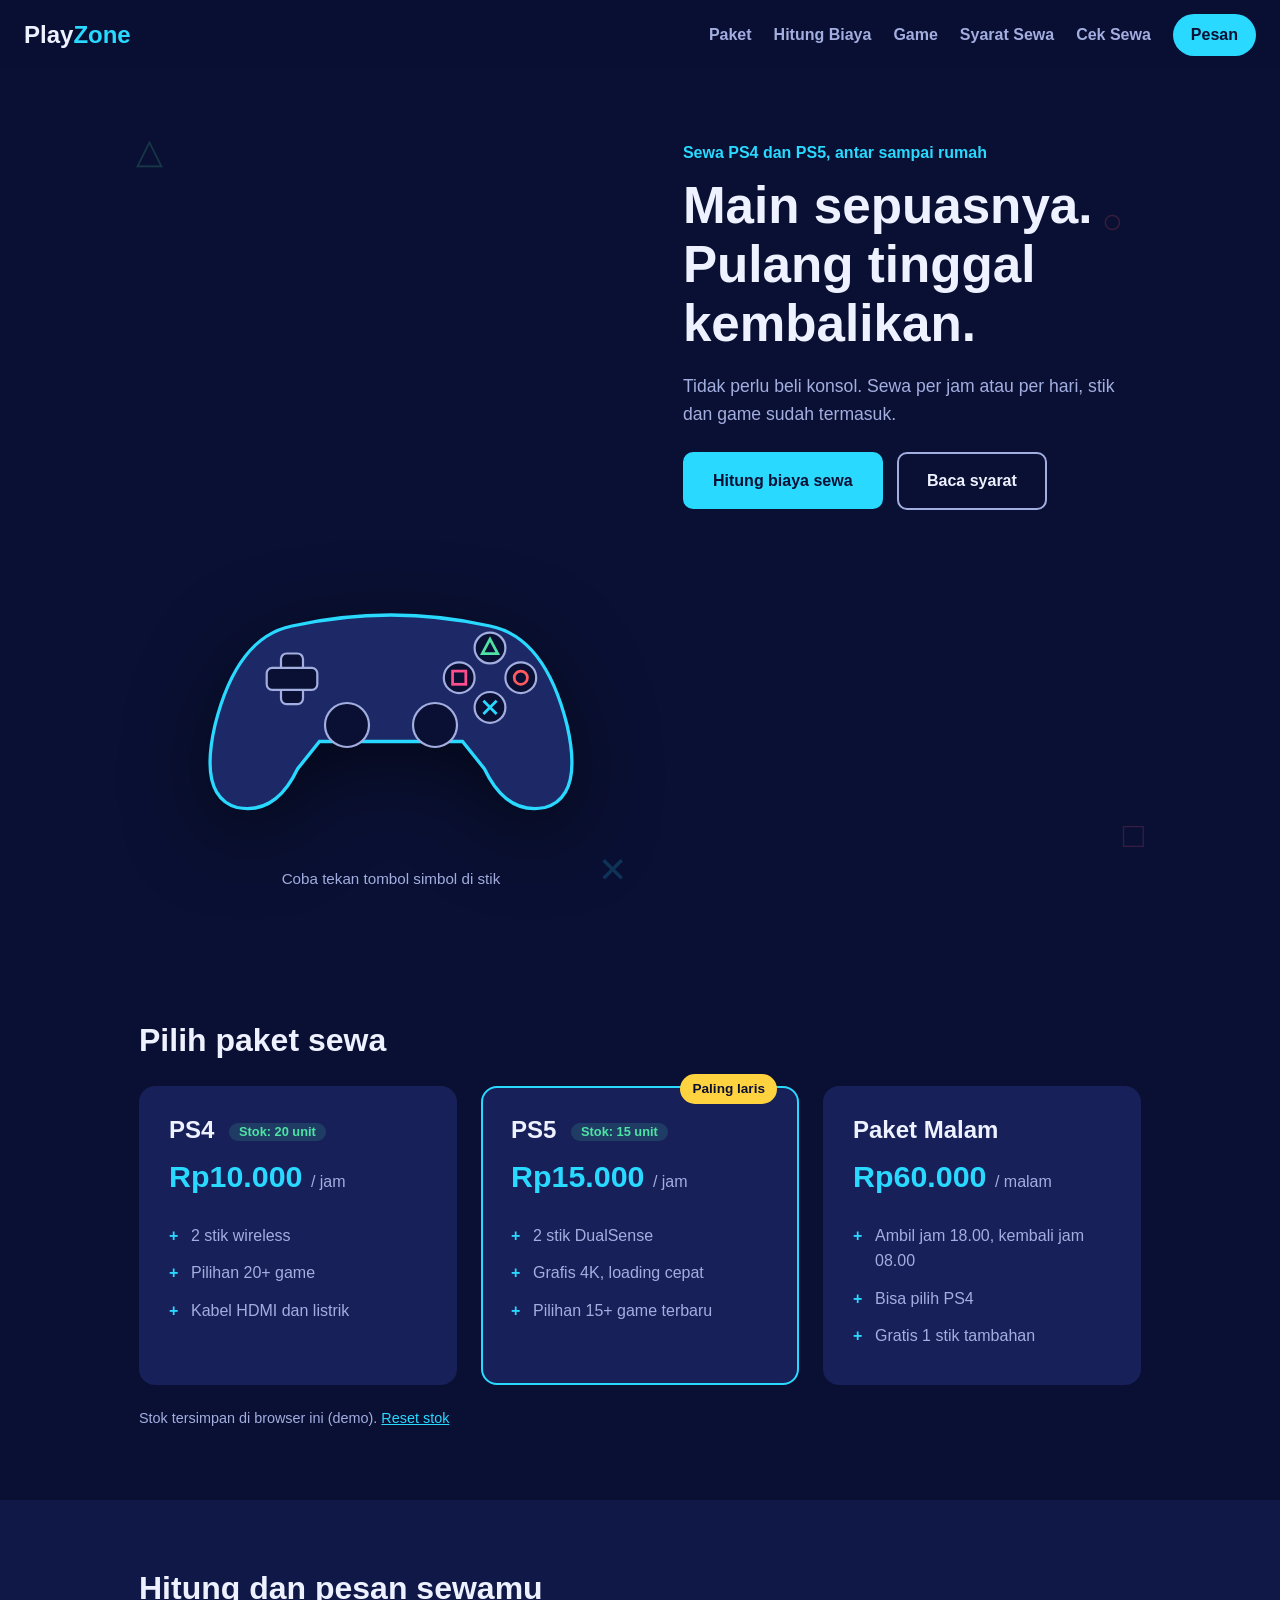
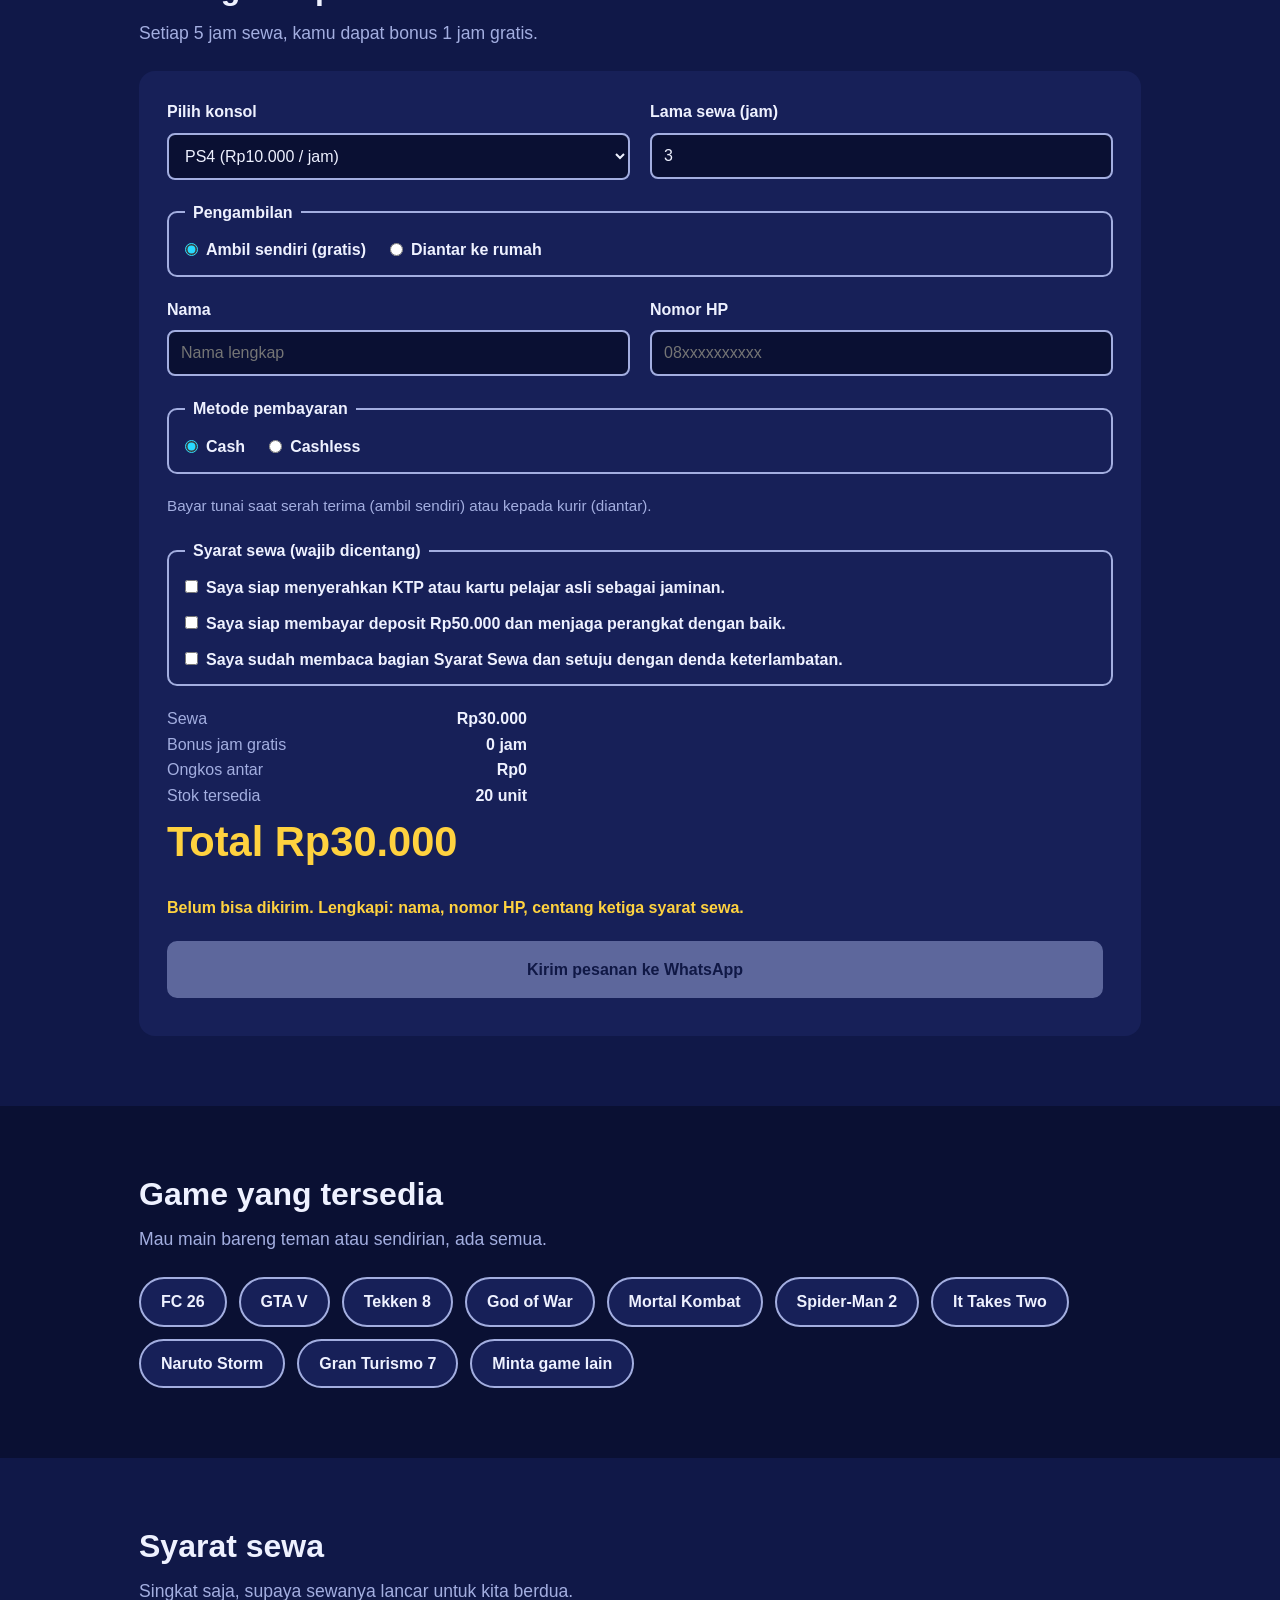
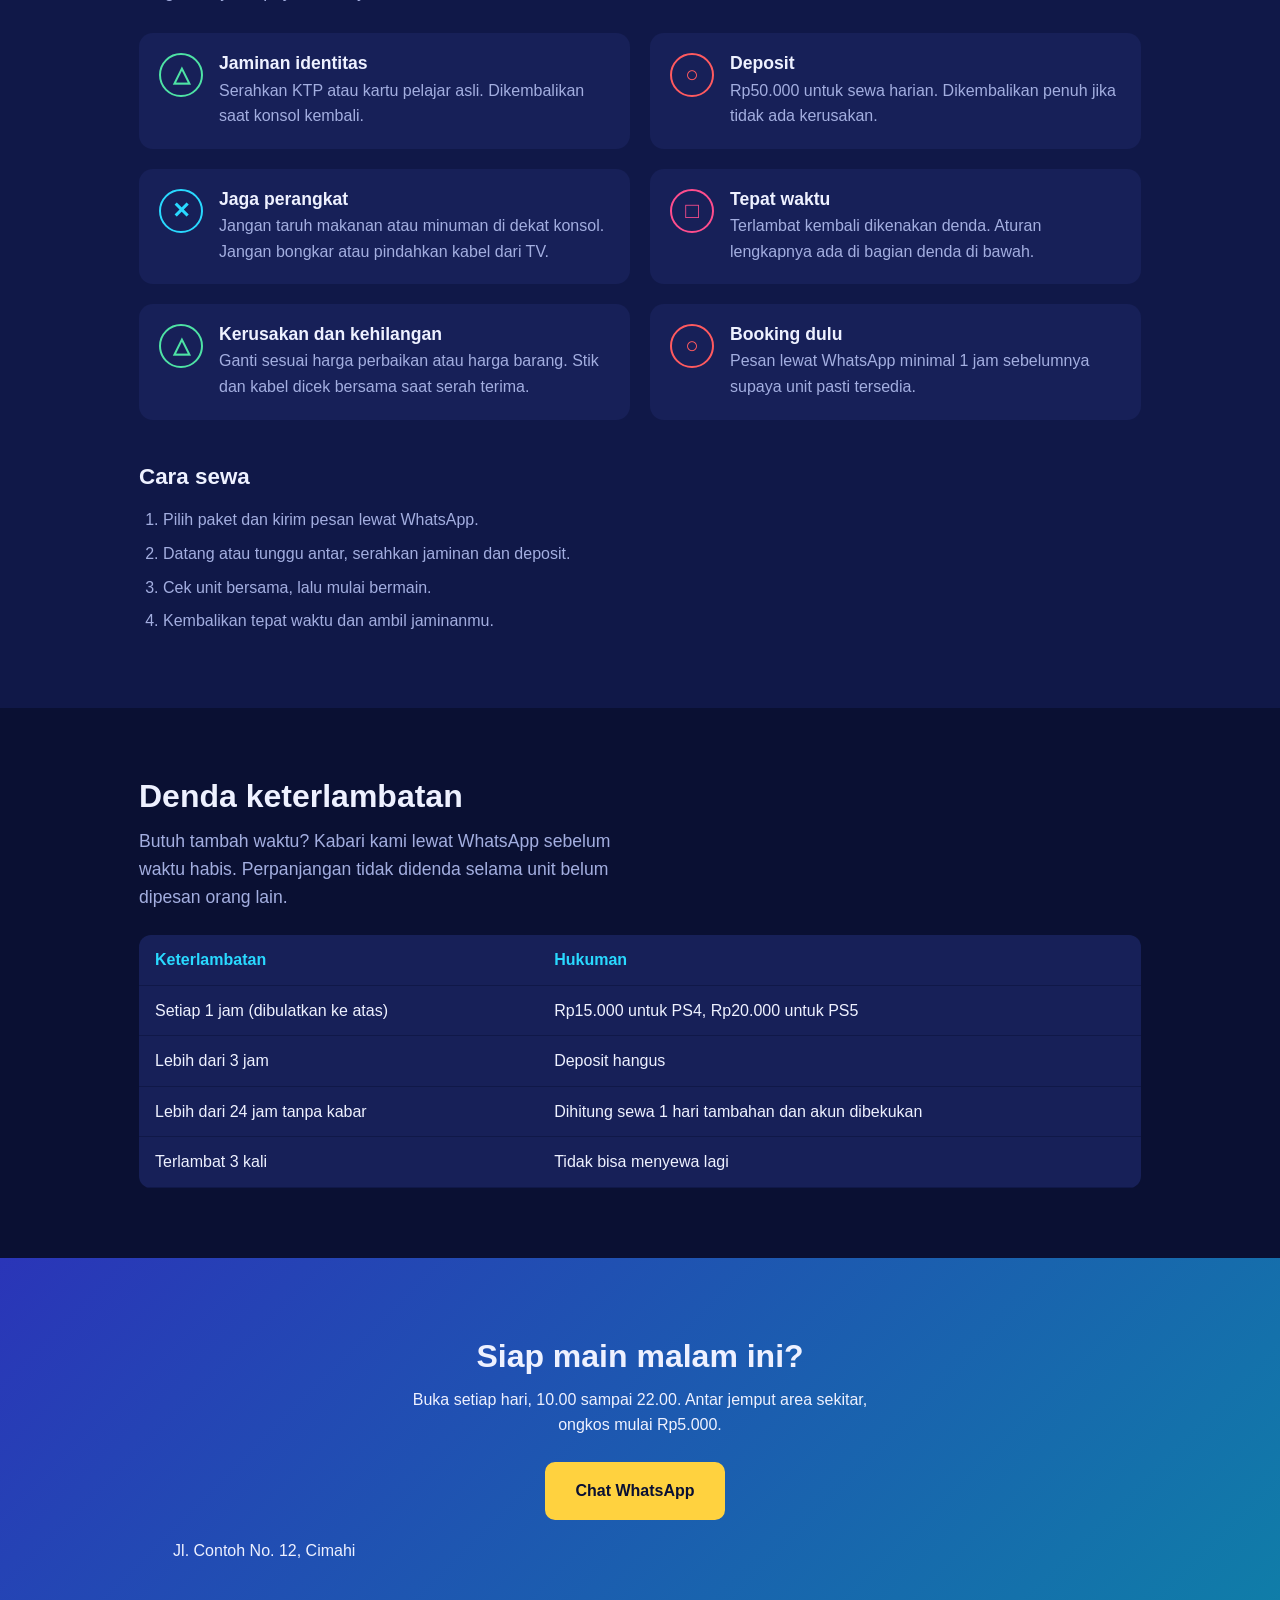
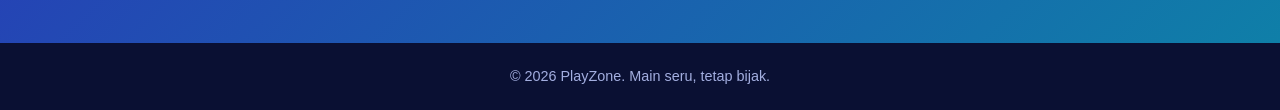
==== index.html @ d7115a60 "Add files via upload" ====
<!DOCTYPE html>
<html lang="id">
<head>
<meta charset="UTF-8">
<meta name="viewport" content="width=device-width, initial-scale=1">
<title>PlayZone - Sewa PS Harian dan Per Jam</title>
<link rel="stylesheet" href="sewaps.css">
</head>
<body>

<header class="nav">
  <a class="logo" href="#atas">Play<span>Zone</span></a>
  <button class="menu-btn" id="menuBtn" aria-label="Buka menu">&#9776;</button>
  <nav id="menu">
    <a href="#paket">Paket</a>
    <a href="#hitung">Hitung Biaya</a>
    <a href="#game">Game</a>
    <a href="#syarat">Syarat Sewa</a>
    <a href="penyewa.html">Cek Sewa</a>
    <a href="#kontak" class="nav-cta">Pesan</a>
  </nav>
</header>

<main id="atas">

  <section class="hero">
    <div class="melayang" aria-hidden="true"><span>&#9651;</span><span>&#9675;</span><span>&#10005;</span><span>&#9633;</span></div>
    <div class="hero-text">
      <p class="kecil">Sewa PS4 dan PS5, antar sampai rumah</p>
      <h1>Main sepuasnya. Pulang tinggal kembalikan.</h1>
      <p class="lead">Tidak perlu beli konsol. Sewa per jam atau per hari, stik dan game sudah termasuk.</p>
      <a class="btn" href="#hitung">Hitung biaya sewa</a>
      <a class="btn btn-garis" href="#syarat">Baca syarat</a>
    </div>

    <div class="hero-gambar">
      <svg viewBox="0 0 400 260" role="img" aria-label="Stik PlayStation. Tekan tombol simbolnya untuk mengganti warna tema.">
        <path class="badan" d="M110 60 Q200 40 290 60 Q340 70 360 150 Q375 215 340 225 Q305 232 285 190 L265 165 L135 165 L115 190 Q95 232 60 225 Q25 215 40 150 Q60 70 110 60Z"/>
        <rect class="dpad" x="100" y="85" width="20" height="46" rx="5"/>
        <rect class="dpad" x="87" y="98" width="46" height="20" rx="5"/>
        <circle class="stik" cx="160" cy="150" r="20"/>
        <circle class="stik" cx="240" cy="150" r="20"/>
        <g class="tombol-simbol" tabindex="0" role="button" aria-label="Tema hijau" data-warna="#4ee3a5" data-nama="Segitiga">
          <circle cx="290" cy="80" r="14"/>
          <path d="M290 72 L297 85 L283 85Z" fill="none" stroke="#4ee3a5" stroke-width="2.5"/>
        </g>
        <g class="tombol-simbol" tabindex="0" role="button" aria-label="Tema merah" data-warna="#ff5a5f" data-nama="Lingkaran">
          <circle cx="318" cy="107" r="14"/>
          <circle cx="318" cy="107" r="6" fill="none" stroke="#ff5a5f" stroke-width="2.5"/>
        </g>
        <g class="tombol-simbol" tabindex="0" role="button" aria-label="Tema biru" data-warna="#29d9ff" data-nama="Silang">
          <circle cx="290" cy="134" r="14"/>
          <path d="M284 128 L296 140 M296 128 L284 140" stroke="#29d9ff" stroke-width="2.5"/>
        </g>
        <g class="tombol-simbol" tabindex="0" role="button" aria-label="Tema pink" data-warna="#ff4d8d" data-nama="Kotak">
          <circle cx="262" cy="107" r="14"/>
          <rect x="256" y="101" width="12" height="12" fill="none" stroke="#ff4d8d" stroke-width="2.5"/>
        </g>
      </svg>
      <p class="petunjuk" id="petunjuk">Coba tekan tombol simbol di stik</p>
    </div>
  </section>

  <section id="paket" class="bagian">
    <h2>Pilih paket sewa</h2>
    <div class="kartu-grid">
      <article class="kartu">
        <h3>PS4 <span class="stok" data-stok="ps4">Stok: 20 unit</span></h3>
        <p class="harga">Rp10.000 <small>/ jam</small></p>
        <ul>
          <li>2 stik wireless</li>
          <li>Pilihan 20+ game</li>
          <li>Kabel HDMI dan listrik</li>
        </ul>
      </article>
      <article class="kartu kartu-utama">
        <span class="label">Paling laris</span>
        <h3>PS5 <span class="stok" data-stok="ps5">Stok: 15 unit</span></h3>
        <p class="harga">Rp15.000 <small>/ jam</small></p>
        <ul>
          <li>2 stik DualSense</li>
          <li>Grafis 4K, loading cepat</li>
          <li>Pilihan 15+ game terbaru</li>
        </ul>
      </article>
      <article class="kartu">
        <h3>Paket Malam</h3>
        <p class="harga">Rp60.000 <small>/ malam</small></p>
        <ul>
          <li>Ambil jam 18.00, kembali jam 08.00</li>
          <li>Bisa pilih PS4</li>
          <li>Gratis 1 stik tambahan</li>
        </ul>
      </article>
    </div>
    <p class="catatan-stok">Stok tersimpan di browser ini (demo). <button type="button" id="resetStok">Reset stok</button></p>
  </section>

  <section id="hitung" class="bagian bagian-terang">
    <h2>Hitung dan pesan sewamu</h2>
    <p class="lead">Setiap 5 jam sewa, kamu dapat bonus 1 jam gratis.</p>
    <div class="kalkulator">
      <label>Pilih konsol
        <select id="unit">
          <option value="10000" data-unit="ps4">PS4 (Rp10.000 / jam)</option>
          <option value="15000" data-unit="ps5">PS5 (Rp15.000 / jam)</option>
        </select>
      </label>
      <label>Lama sewa (jam)
        <input type="number" id="jam" min="1" max="24" value="3">
      </label>
      <fieldset class="pilihan">
        <legend>Pengambilan</legend>
        <label class="radio"><input type="radio" name="ambil" value="sendiri" checked> Ambil sendiri (gratis)</label>
        <label class="radio"><input type="radio" name="ambil" value="antar"> Diantar ke rumah</label>
      </fieldset>
      <label id="areaWrap" hidden>Jarak antar
        <select id="area">
          <option value="5000">Dekat, sampai 2 km (Rp5.000)</option>
          <option value="10000">Sedang, 2 sampai 5 km (Rp10.000)</option>
          <option value="15000">Jauh, 5 sampai 8 km (Rp15.000)</option>
        </select>
      </label>
      <label id="alamatWrap" hidden>Alamat antar
        <input type="text" id="alamat" placeholder="Jalan, nomor rumah, patokan">
      </label>
      <label>Nama
        <input type="text" id="nama" autocomplete="name" placeholder="Nama lengkap">
      </label>
      <label>Nomor HP
        <input type="tel" id="hp" autocomplete="tel" placeholder="08xxxxxxxxxx">
      </label>
      <fieldset class="pilihan">
        <legend>Metode pembayaran</legend>
        <label class="radio"><input type="radio" name="bayar" value="cash" checked> Cash</label>
        <label class="radio"><input type="radio" name="bayar" value="cashless"> Cashless</label>
      </fieldset>
      <label id="metodeWrap" hidden>Pilih cashless
        <select id="metode">
          <option>QRIS</option>
          <option>Transfer bank</option>
          <option>E-wallet (DANA, OVO, GoPay)</option>
        </select>
      </label>
      <p class="info-bayar" id="infoBayar"></p>
      <fieldset class="pilihan tumpuk">
        <legend>Syarat sewa (wajib dicentang)</legend>
        <label class="radio cek"><input type="checkbox" class="syarat-cek"> Saya siap menyerahkan KTP atau kartu pelajar asli sebagai jaminan.</label>
        <label class="radio cek"><input type="checkbox" class="syarat-cek"> Saya siap membayar deposit Rp50.000 dan menjaga perangkat dengan baik.</label>
        <label class="radio cek"><input type="checkbox" class="syarat-cek"> Saya sudah membaca bagian Syarat Sewa dan setuju dengan denda keterlambatan.</label>
      </fieldset>
      <div class="hasil rincian">
        <p><span>Sewa</span> <strong id="rSewa">Rp30.000</strong></p>
        <p><span>Bonus jam gratis</span> <strong id="bonus">0 jam</strong></p>
        <p><span>Ongkos antar</span> <strong id="rOngkir">Rp0</strong></p>
        <p><span>Stok tersedia</span> <strong id="rStok">3 unit</strong></p>
        <p class="total" id="total">Rp30.000</p>
      </div>
      <p class="catatan-pesan" id="catatanPesan" role="status"></p>
      <button class="btn mati" id="pesanWa" type="button">Kirim pesanan ke WhatsApp</button>
    </div>
  </section>

  <section id="game" class="bagian">
    <h2>Game yang tersedia</h2>
    <p class="lead">Mau main bareng teman atau sendirian, ada semua.</p>
    <div class="chips">
      <span>FC 26</span><span>GTA V</span><span>Tekken 8</span><span>God of War</span>
      <span>Mortal Kombat</span><span>Spider-Man 2</span><span>It Takes Two</span>
      <span>Naruto Storm</span><span>Gran Turismo 7</span><span>Minta game lain</span>
    </div>
  </section>

  <section id="syarat" class="bagian bagian-terang">
    <h2>Syarat sewa</h2>
    <p class="lead">Singkat saja, supaya sewanya lancar untuk kita berdua.</p>
    <div class="syarat-grid">
      <div class="syarat"><b class="sim s1">&#9651;</b><div><h3>Jaminan identitas</h3><p>Serahkan KTP atau kartu pelajar asli. Dikembalikan saat konsol kembali.</p></div></div>
      <div class="syarat"><b class="sim s2">&#9675;</b><div><h3>Deposit</h3><p>Rp50.000 untuk sewa harian. Dikembalikan penuh jika tidak ada kerusakan.</p></div></div>
      <div class="syarat"><b class="sim s3">&#10005;</b><div><h3>Jaga perangkat</h3><p>Jangan taruh makanan atau minuman di dekat konsol. Jangan bongkar atau pindahkan kabel dari TV.</p></div></div>
      <div class="syarat"><b class="sim s4">&#9633;</b><div><h3>Tepat waktu</h3><p>Terlambat kembali dikenakan denda. Aturan lengkapnya ada di bagian denda di bawah.</p></div></div>
      <div class="syarat"><b class="sim s1">&#9651;</b><div><h3>Kerusakan dan kehilangan</h3><p>Ganti sesuai harga perbaikan atau harga barang. Stik dan kabel dicek bersama saat serah terima.</p></div></div>
      <div class="syarat"><b class="sim s2">&#9675;</b><div><h3>Booking dulu</h3><p>Pesan lewat WhatsApp minimal 1 jam sebelumnya supaya unit pasti tersedia.</p></div></div>
    </div>

    <h3 class="sub">Cara sewa</h3>
    <ol class="alur">
      <li>Pilih paket dan kirim pesan lewat WhatsApp.</li>
      <li>Datang atau tunggu antar, serahkan jaminan dan deposit.</li>
      <li>Cek unit bersama, lalu mulai bermain.</li>
      <li>Kembalikan tepat waktu dan ambil jaminanmu.</li>
    </ol>
  </section>

  <section id="denda" class="bagian">
    <h2>Denda keterlambatan</h2>
    <p class="lead">Butuh tambah waktu? Kabari kami lewat WhatsApp sebelum waktu habis. Perpanjangan tidak didenda selama unit belum dipesan orang lain.</p>
    <div class="tabel-wrap">
      <table>
        <tr><th>Keterlambatan</th><th>Hukuman</th></tr>
        <tr><td>Setiap 1 jam (dibulatkan ke atas)</td><td>Rp15.000 untuk PS4, Rp20.000 untuk PS5</td></tr>
        <tr><td>Lebih dari 3 jam</td><td>Deposit hangus</td></tr>
        <tr><td>Lebih dari 24 jam tanpa kabar</td><td>Dihitung sewa 1 hari tambahan dan akun dibekukan</td></tr>
        <tr><td>Terlambat 3 kali</td><td>Tidak bisa menyewa lagi</td></tr>
      </table>
    </div>
  </section>

  <section id="kontak" class="ajakan">
    <h2>Siap main malam ini?</h2>
    <p>Buka setiap hari, 10.00 sampai 22.00. Antar jemput area sekitar, ongkos mulai Rp5.000.</p>
    <a class="btn btn-kuning" href="https://wa.me/628123456789?text=Halo%20PlayZone%2C%20saya%20mau%20sewa%20PS">Chat WhatsApp</a>
    <p class="alamat">Jl. Contoh No. 12, Cimahi</p>
  </section>

</main>

<footer>&copy; 2026 PlayZone. Main seru, tetap bijak.</footer>

<script src="sewaps.js"></script>
</body>
</html>
---- sewaps.css ----
:root {
  --bg: #0a1033;
  --bg2: #101848;
  --panel: #172058;
  --ink: #eef1ff;
  --muted: #a3aee0;
  --aksen: #29d9ff;
  --pink: #ff4d8d;
  --kuning: #ffd23f;
}
* { box-sizing: border-box; margin: 0; padding: 0; }
html { scroll-behavior: smooth; }
body {
  font-family: "Segoe UI", Tahoma, Arial, sans-serif;
  background: var(--bg);
  color: var(--ink);
  line-height: 1.6;
}
a { color: inherit; }
h1, h2, h3 { line-height: 1.15; }
h2 { font-size: 2rem; margin-bottom: 12px; }
.lead { color: var(--muted); font-size: 1.1rem; margin-bottom: 24px; max-width: 52ch; }
.kecil { color: var(--aksen); font-weight: 700; margin-bottom: 12px; }

/* Navigasi */
.nav {
  position: sticky; top: 0; z-index: 10;
  display: flex; justify-content: space-between; align-items: center;
  padding: 14px 24px;
  background: rgba(10, 16, 51, 0.92);
  backdrop-filter: blur(8px);
}
.logo { font-size: 1.5rem; font-weight: 800; text-decoration: none; }
.logo span { color: var(--aksen); }
.nav nav { display: flex; gap: 22px; align-items: center; }
.nav nav a { text-decoration: none; color: var(--muted); font-weight: 600; }
.nav nav a:hover { color: var(--ink); }
.nav-cta { background: var(--aksen); color: var(--bg) !important; padding: 8px 18px; border-radius: 999px; }
.menu-btn { display: none; background: none; border: 0; color: var(--ink); font-size: 1.8rem; cursor: pointer; }

/* Tombol */
.btn {
  display: inline-block; margin: 0 10px 10px 0;
  background: var(--aksen); color: var(--bg);
  padding: 14px 28px; border-radius: 10px;
  font-weight: 800; text-decoration: none;
  border: 2px solid var(--aksen);
  transition: transform 0.15s;
}
.btn:hover { transform: translateY(-3px); }
.btn-garis { background: transparent; color: var(--ink); border-color: var(--muted); }
.btn-kuning { background: var(--kuning); border-color: var(--kuning); }
a:focus-visible, button:focus-visible, input:focus-visible, select:focus-visible, .tombol-simbol:focus-visible {
  outline: 3px solid var(--kuning); outline-offset: 3px;
}

/* Hero */
.hero {
  max-width: 1050px; margin: 0 auto; padding: 70px 24px 60px;
  display: grid; grid-template-columns: 1.1fr 1fr; gap: 40px; align-items: center;
}
.hero h1 { font-size: 3.2rem; margin-bottom: 18px; }
.hero-gambar { text-align: center; }
.hero-gambar svg { width: 100%; max-width: 440px; animation: melayang 5s ease-in-out infinite; filter: drop-shadow(0 20px 40px rgba(0,0,0,0.5)); }
.badan { fill: #1d2866; stroke: var(--aksen); stroke-width: 3; transition: stroke 0.3s; }
.dpad, .stik { fill: #0a1033; stroke: var(--muted); stroke-width: 2; }
.tombol-simbol { cursor: pointer; }
.tombol-simbol circle:first-child { fill: #0a1033; stroke: var(--muted); stroke-width: 2; transition: stroke 0.2s; }
.tombol-simbol:hover circle:first-child { stroke: var(--ink); }
.petunjuk { color: var(--muted); margin-top: 14px; font-size: 0.95rem; }
@keyframes melayang { 50% { transform: translateY(-14px) rotate(-1.5deg); } }

/* Bagian umum */
.bagian { padding: 70px 24px; max-width: 1050px; margin: 0 auto; }
.bagian-terang { max-width: none; background: var(--bg2); }
.bagian-terang > * { max-width: 1002px; margin-left: auto; margin-right: auto; }

/* Paket */
.kartu-grid { display: grid; grid-template-columns: repeat(3, 1fr); gap: 24px; margin-top: 28px; }
.kartu { position: relative; background: var(--panel); border-radius: 16px; padding: 28px; border: 2px solid transparent; }
.kartu-utama { border-color: var(--aksen); }
.label { position: absolute; top: -14px; right: 20px; background: var(--kuning); color: var(--bg); font-weight: 800; font-size: 0.85rem; padding: 4px 12px; border-radius: 999px; }
.kartu h3 { font-size: 1.5rem; }
.harga { font-size: 1.9rem; font-weight: 800; color: var(--aksen); margin: 8px 0 16px; }
.harga small { font-size: 1rem; color: var(--muted); font-weight: 400; }
.kartu ul { list-style: none; }
.kartu li { padding: 6px 0 6px 22px; position: relative; color: var(--muted); }
.kartu li::before { content: "+"; position: absolute; left: 0; color: var(--aksen); font-weight: 800; }

/* Kalkulator */
.kalkulator { display: grid; grid-template-columns: 1fr 1fr; gap: 20px; background: var(--panel); border-radius: 16px; padding: 28px; }
.kalkulator label { display: flex; flex-direction: column; gap: 8px; font-weight: 700; }
.kalkulator select, .kalkulator input {
  padding: 12px; border-radius: 8px; border: 2px solid var(--muted);
  background: var(--bg); color: var(--ink); font-size: 1rem;
}
.hasil, .kalkulator .btn { grid-column: 1 / -1; }
.total { font-size: 2.6rem; font-weight: 800; color: var(--kuning); }

/* Game */
.chips { display: flex; flex-wrap: wrap; gap: 12px; }
.chips span { background: var(--panel); border: 2px solid var(--muted); padding: 10px 20px; border-radius: 999px; font-weight: 600; }
.chips span:nth-child(4n+1):hover { border-color: #4ee3a5; }
.chips span:nth-child(4n+2):hover { border-color: #ff5a5f; }
.chips span:nth-child(4n+3):hover { border-color: var(--aksen); }
.chips span:nth-child(4n):hover { border-color: var(--pink); }

/* Syarat */
.syarat-grid { display: grid; grid-template-columns: repeat(2, 1fr); gap: 20px; margin-top: 28px; }
.syarat { display: flex; gap: 16px; background: var(--panel); padding: 20px; border-radius: 14px; }
.syarat h3 { font-size: 1.1rem; margin-bottom: 4px; }
.syarat p { color: var(--muted); }
.sim { flex: 0 0 44px; height: 44px; display: grid; place-items: center; border-radius: 50%; font-size: 1.4rem; border: 2px solid; }
.s1 { color: #4ee3a5; } .s2 { color: #ff5a5f; } .s3 { color: var(--aksen); } .s4 { color: var(--pink); }
.sub { font-size: 1.4rem; margin: 44px auto 14px; }
.alur { padding-left: 24px; color: var(--muted); }
.alur li { padding: 4px 0; }

/* Ajakan */
.ajakan { text-align: center; padding: 80px 24px; background: linear-gradient(135deg, #2a35b8, #0f7fa8); }
.ajakan p { margin: 10px auto 24px; max-width: 54ch; }
.ajakan .alamat { opacity: 0.85; margin: 8px 0 0; }
footer { text-align: center; padding: 22px; color: var(--muted); font-size: 0.9rem; }

/* Toast tema */
.toast { position: fixed; bottom: 24px; left: 50%; transform: translateX(-50%); background: var(--ink); color: var(--bg); padding: 10px 22px; border-radius: 999px; font-weight: 700; z-index: 20; }

@media (max-width: 760px) {
  .menu-btn { display: block; }
  .nav nav { display: none; position: absolute; top: 100%; left: 0; right: 0; flex-direction: column; padding: 18px; background: var(--bg); }
  .nav nav.buka { display: flex; }
  .hero, .kartu-grid, .kalkulator, .syarat-grid { grid-template-columns: 1fr; }
  .hero h1 { font-size: 2.3rem; }
}
@media (prefers-reduced-motion: reduce) {
  .hero-gambar svg { animation: none; }
  html { scroll-behavior: auto; }
}

/* Tambahan: pengambilan, denda, login */
[hidden] { display: none !important; }
.pilihan { grid-column: 1 / -1; border: 2px solid var(--muted); border-radius: 10px; padding: 12px 16px; display: flex; gap: 24px; flex-wrap: wrap; }
.pilihan legend { padding: 0 8px; font-weight: 700; }
.kalkulator .radio { flex-direction: row; align-items: center; gap: 8px; font-weight: 600; }
.kalkulator .radio input { width: auto; padding: 0; border: 0; accent-color: var(--aksen); }
.rincian p { display: flex; justify-content: space-between; max-width: 360px; color: var(--muted); }
.rincian p strong { color: var(--ink); }
.rincian .total { max-width: none; justify-content: flex-start; color: var(--kuning); }

.tabel-wrap { overflow-x: auto; }
table { width: 100%; border-collapse: collapse; background: var(--panel); border-radius: 12px; overflow: hidden; }
th, td { padding: 12px 16px; text-align: left; border-bottom: 1px solid var(--bg2); }
th { color: var(--aksen); }

.login { display: flex; flex-wrap: wrap; gap: 16px; align-items: flex-end; }
.login label { display: flex; flex-direction: column; gap: 8px; font-weight: 700; flex: 1 1 200px; }
.login input { padding: 12px; border-radius: 8px; border: 2px solid var(--muted); background: var(--bg); color: var(--ink); font-size: 1rem; }
.galat { width: 100%; color: #ff8a8a; font-weight: 700; min-height: 1.4em; }
.panel-kepala { display: flex; justify-content: space-between; align-items: center; margin-top: 12px; }
.status { display: grid; grid-template-columns: repeat(auto-fit, minmax(200px, 1fr)); gap: 16px; margin: 20px auto; }
.info { background: var(--panel); padding: 16px; border-radius: 12px; }
.info small { display: block; color: var(--muted); }
.info strong { font-size: 1.2rem; }
.banner { grid-column: 1 / -1; border: 2px solid #4ee3a5; }
.banner.telat { border-color: #ff5a5f; }

/* Halaman akun */
.halaman-akun { min-height: 70vh; }
.kembali { margin-top: 32px; }
.kembali a { color: var(--aksen); font-weight: 700; }

/* Animasi halaman awal */
@keyframes masuk { from { opacity: 0; transform: translateY(24px); } to { opacity: 1; transform: none; } }
.hero-text > * { animation: masuk 0.7s ease both; }
.hero-text > :nth-child(2) { animation-delay: 0.12s; }
.hero-text > :nth-child(3) { animation-delay: 0.24s; }
.hero-text > :nth-child(4) { animation-delay: 0.36s; }
.hero-text > :nth-child(5) { animation-delay: 0.44s; }
.hero-gambar { animation: masuk 0.9s 0.3s ease both; }

.hero { position: relative; }
.melayang span { position: absolute; font-size: 2.2rem; opacity: 0.18; pointer-events: none; animation: drift 9s ease-in-out infinite; }
.melayang span:nth-child(1) { top: 6%; left: 2%; color: #4ee3a5; }
.melayang span:nth-child(2) { top: 14%; right: 4%; color: #ff5a5f; animation-delay: -3s; }
.melayang span:nth-child(3) { bottom: 6%; left: 46%; color: var(--aksen); animation-delay: -5s; }
.melayang span:nth-child(4) { bottom: 10%; right: 2%; color: var(--pink); animation-delay: -7s; }
@keyframes drift { 50% { transform: translateY(-22px) rotate(15deg); } }

.reveal { opacity: 0; transform: translateY(26px); transition: opacity 0.6s ease, transform 0.6s ease; }
.reveal.tampil { opacity: 1; transform: none; }
.kartu:hover { transform: translateY(-6px); }
.kartu { transition: transform 0.25s, border-color 0.25s; }

/* Stok */
.stok { display: inline-block; margin-left: 8px; font-size: 0.8rem; background: rgba(78, 227, 165, 0.15); color: #4ee3a5; padding: 2px 10px; border-radius: 999px; font-weight: 700; vertical-align: middle; }
.stok.habis { background: rgba(255, 90, 95, 0.15); color: #ff5a5f; }
.stok.bump { animation: bump 0.5s; }
@keyframes bump { 40% { transform: scale(1.35); } }
.btn.mati { opacity: 0.5; cursor: not-allowed; background: var(--muted); border-color: var(--muted); }
.btn.mati:hover { transform: none; }
.catatan-stok { color: var(--muted); margin-top: 22px; font-size: 0.9rem; }
.catatan-stok button { background: none; border: 0; color: var(--aksen); text-decoration: underline; cursor: pointer; font: inherit; }

@media (prefers-reduced-motion: reduce) {
  .hero-text > *, .hero-gambar, .melayang span, .stok.bump { animation: none; }
  .reveal { opacity: 1; transform: none; transition: none; }
}

/* Form pesanan */
button.btn { font: inherit; font-weight: 800; font-size: 1rem; cursor: pointer; }
.kalkulator .cek { align-items: flex-start; }
.kalkulator .cek input { margin-top: 5px; }
.pilihan.tumpuk { flex-direction: column; gap: 10px; }
.info-bayar { grid-column: 1 / -1; color: var(--muted); font-size: 0.95rem; }
.catatan-pesan { grid-column: 1 / -1; color: var(--kuning); font-weight: 700; min-height: 1.4em; }
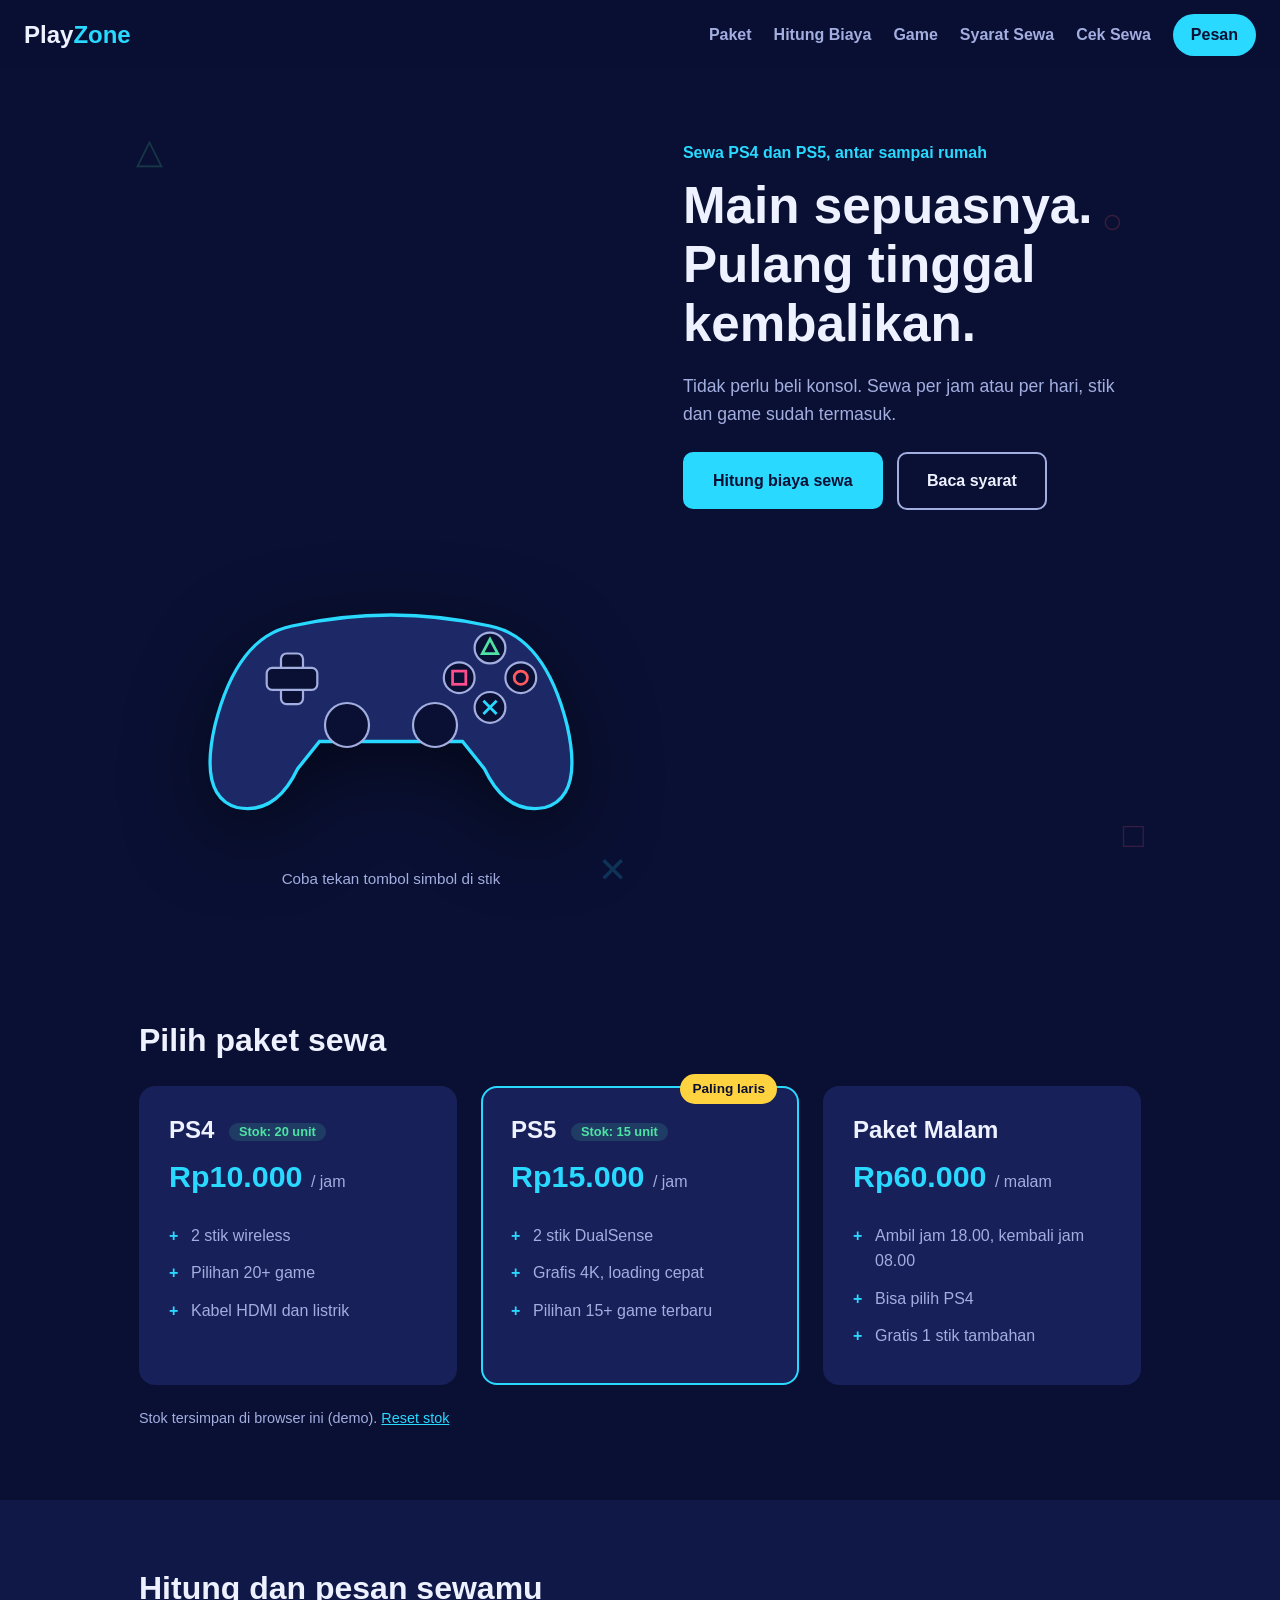
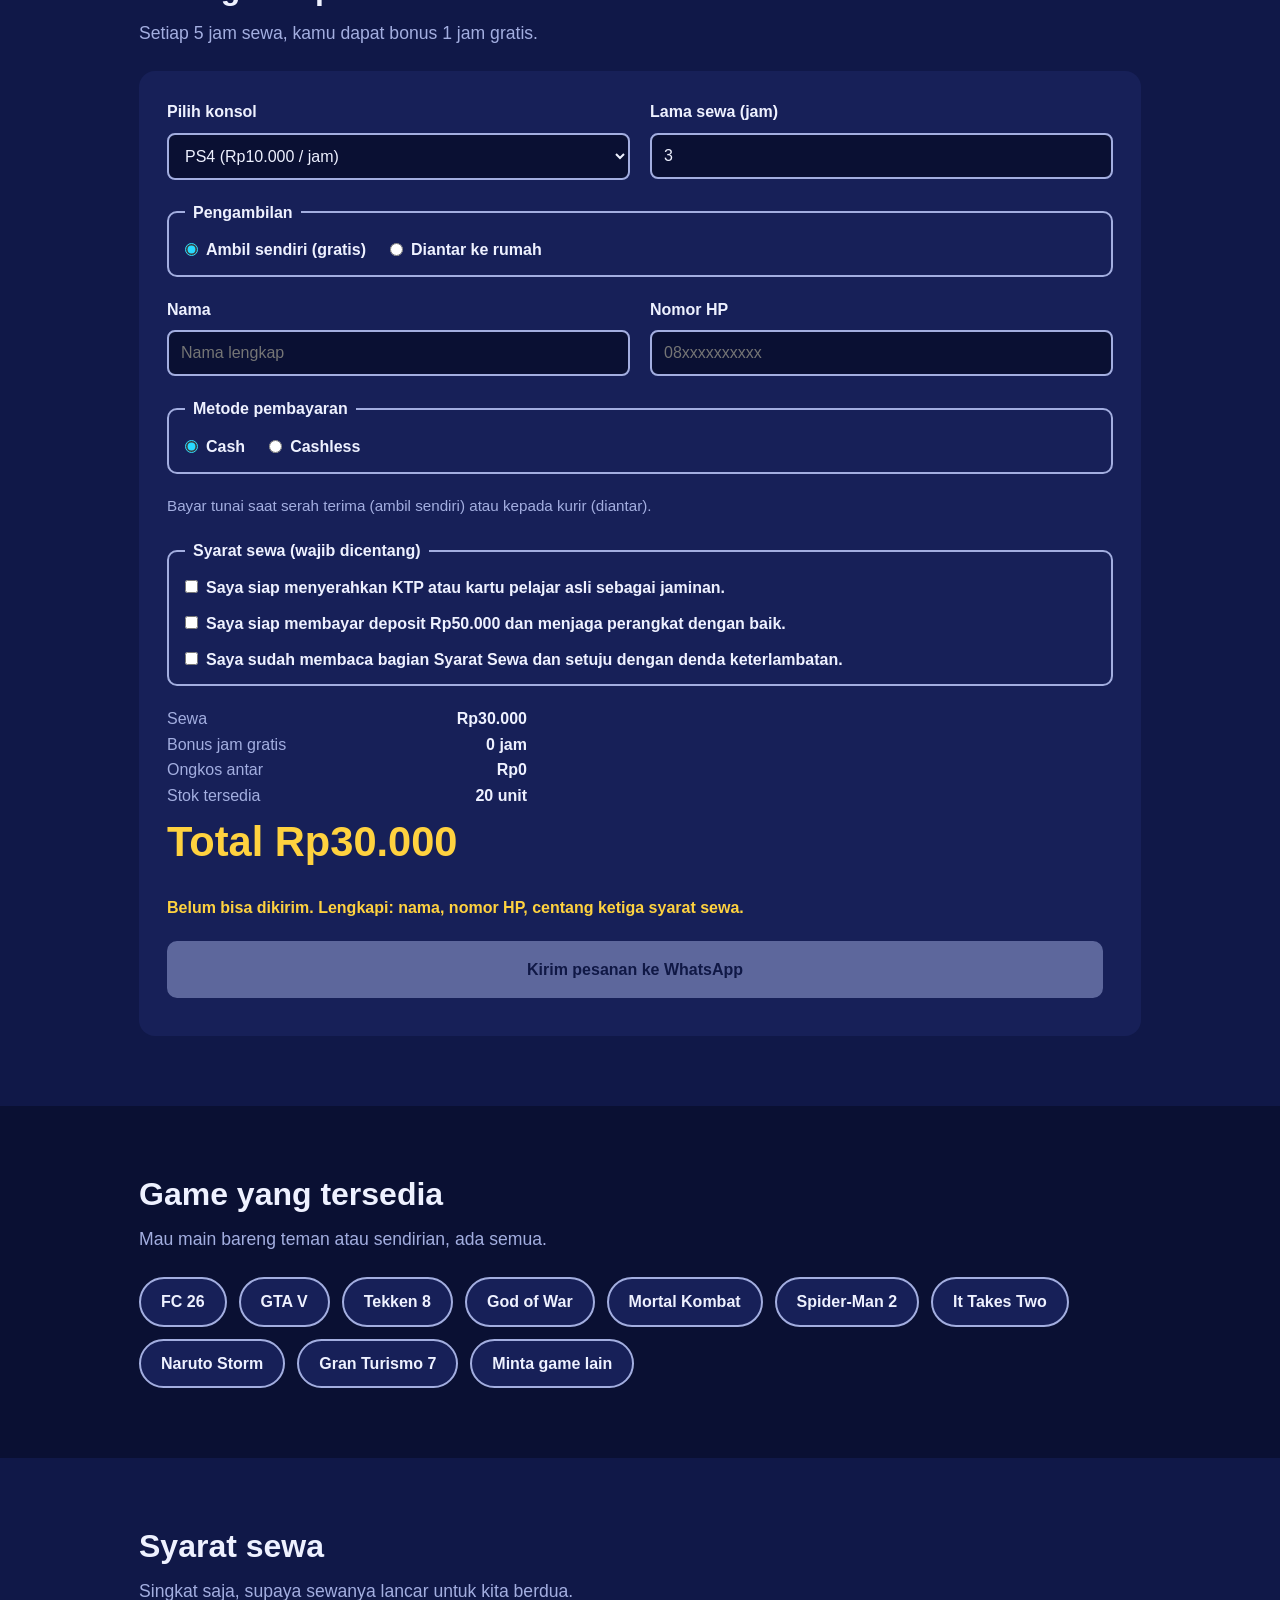
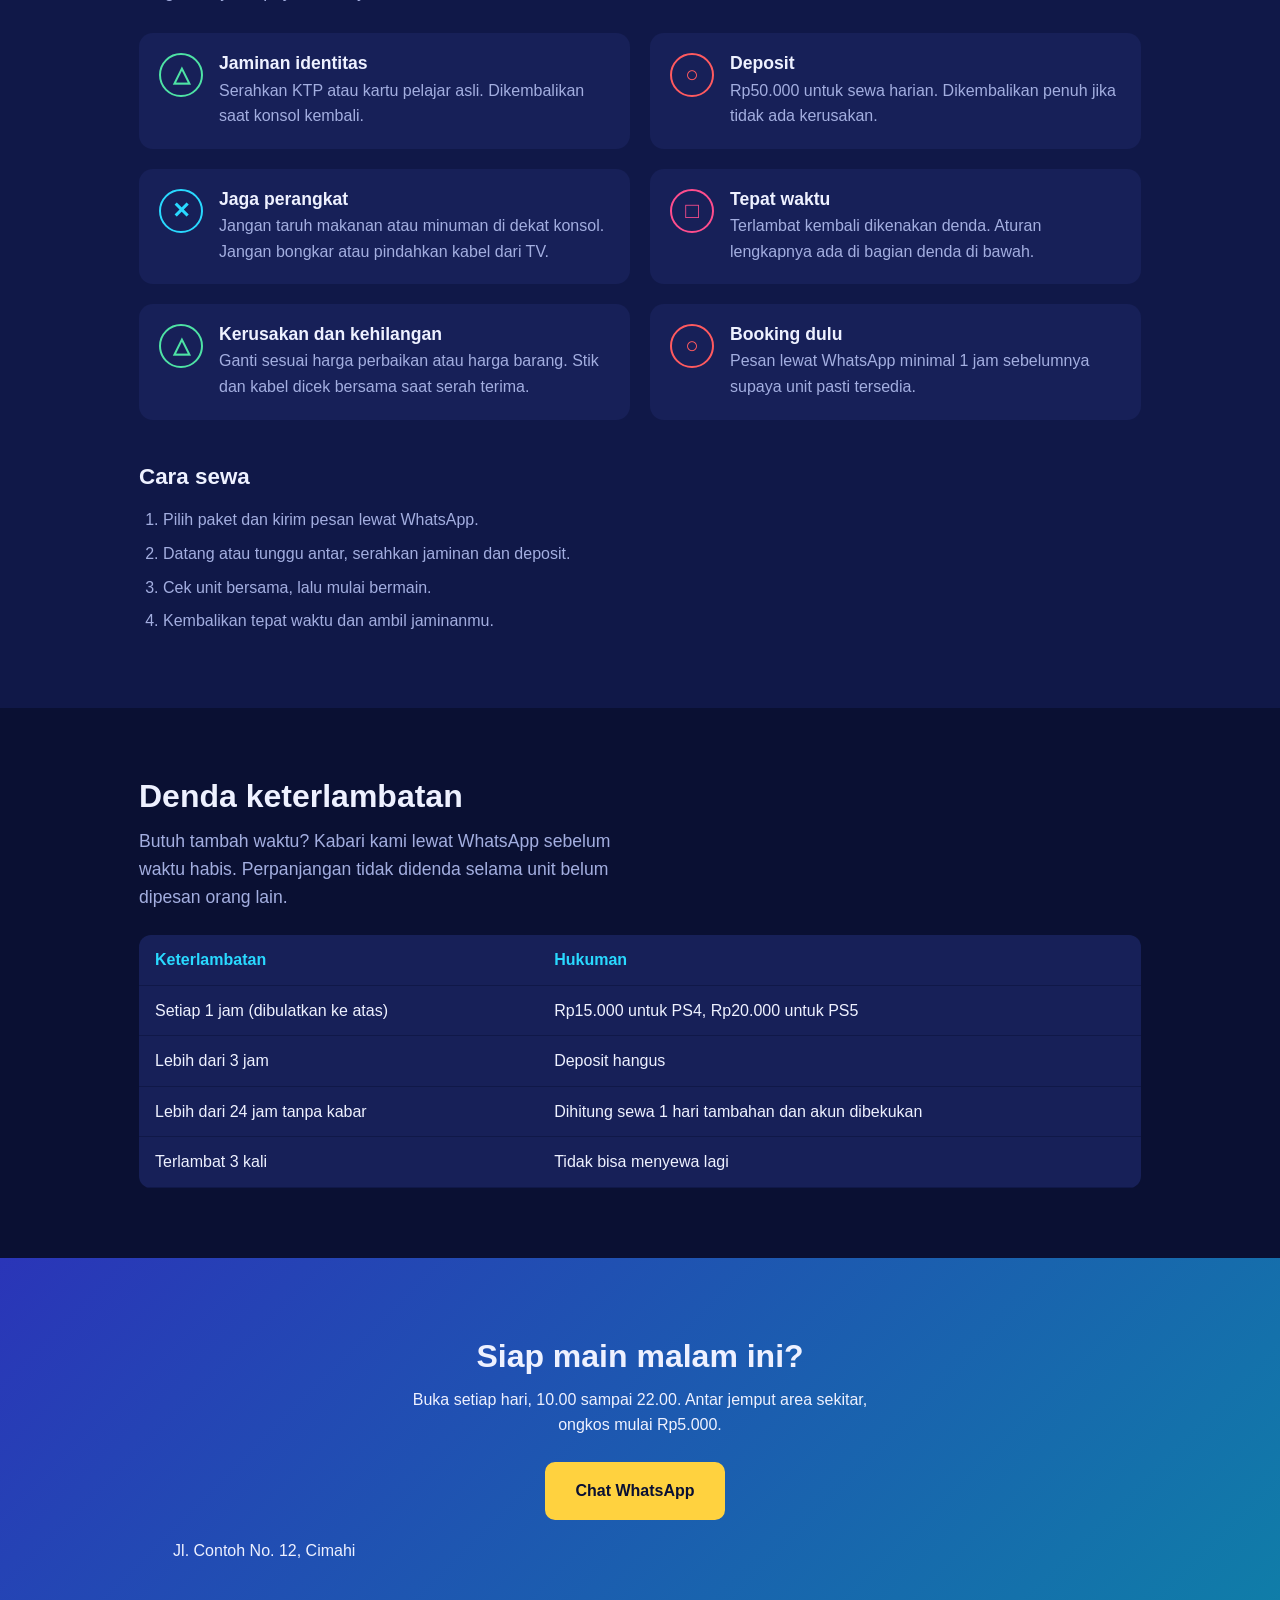
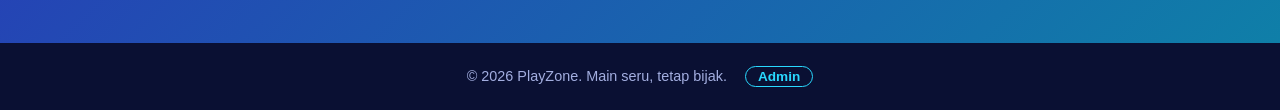
==== commit 1fa985ac: "Update index.html" ====
--- a/index.html
+++ b/index.html
@@ -215,8 +215,8 @@
 
 </main>
 
-<footer>&copy; 2026 PlayZone. Main seru, tetap bijak.</footer>
+<footer>&copy; 2026 PlayZone. Main seru, tetap bijak. <a class="admin-link" href="admin.html">Admin</a></footer>
 
 <script src="sewaps.js"></script>
 </body>
-</html>+</html>
--- a/sewaps.css
+++ b/sewaps.css
@@ -212,4 +212,7 @@
 .kalkulator .cek input { margin-top: 5px; }
 .pilihan.tumpuk { flex-direction: column; gap: 10px; }
 .info-bayar { grid-column: 1 / -1; color: var(--muted); font-size: 0.95rem; }
-.catatan-pesan { grid-column: 1 / -1; color: var(--kuning); font-weight: 700; min-height: 1.4em; }+.catatan-pesan { grid-column: 1 / -1; color: var(--kuning); font-weight: 700; min-height: 1.4em; }
+/* Tautan admin di footer */
+.admin-link { margin-left: 14px; color: var(--aksen); font-weight: 700; text-decoration: none; border: 1px solid var(--aksen); border-radius: 999px; padding: 2px 12px; font-size: 0.85rem; }
+.admin-link:hover { background: var(--aksen); color: var(--bg); }
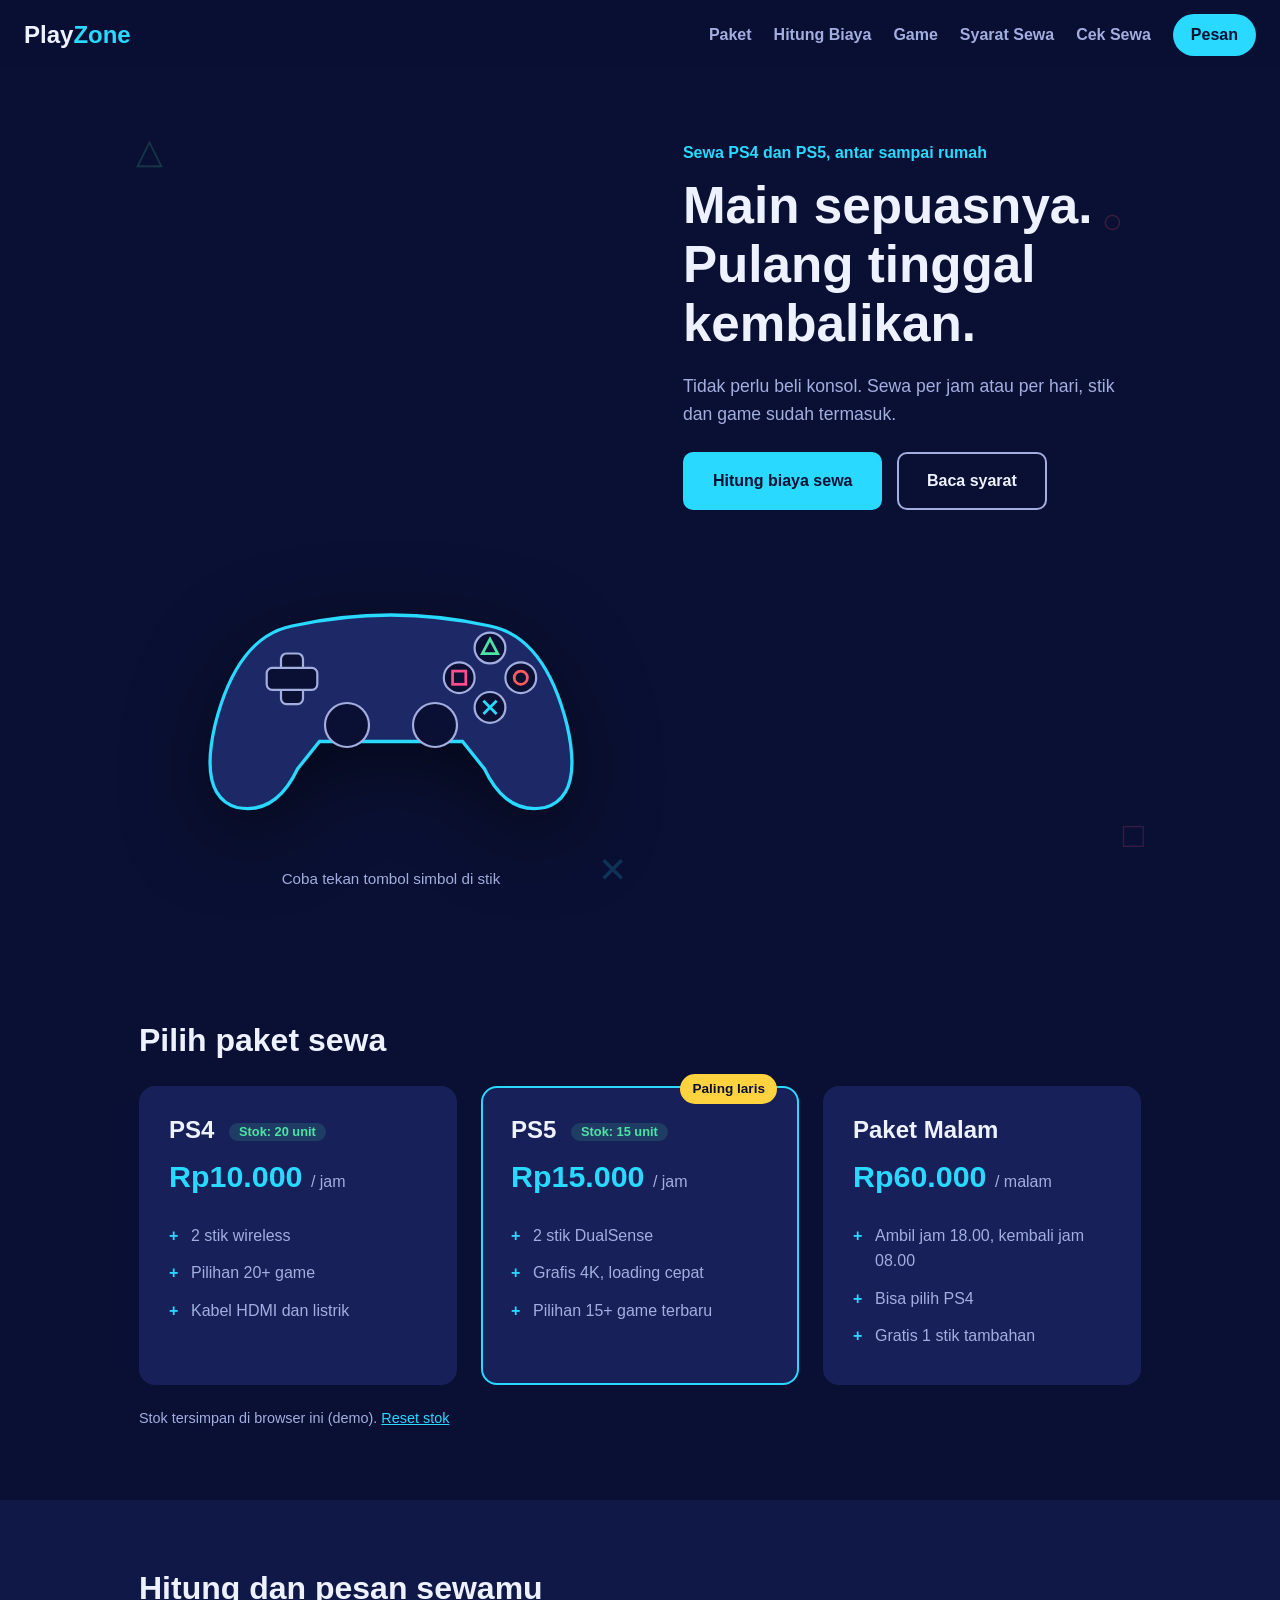
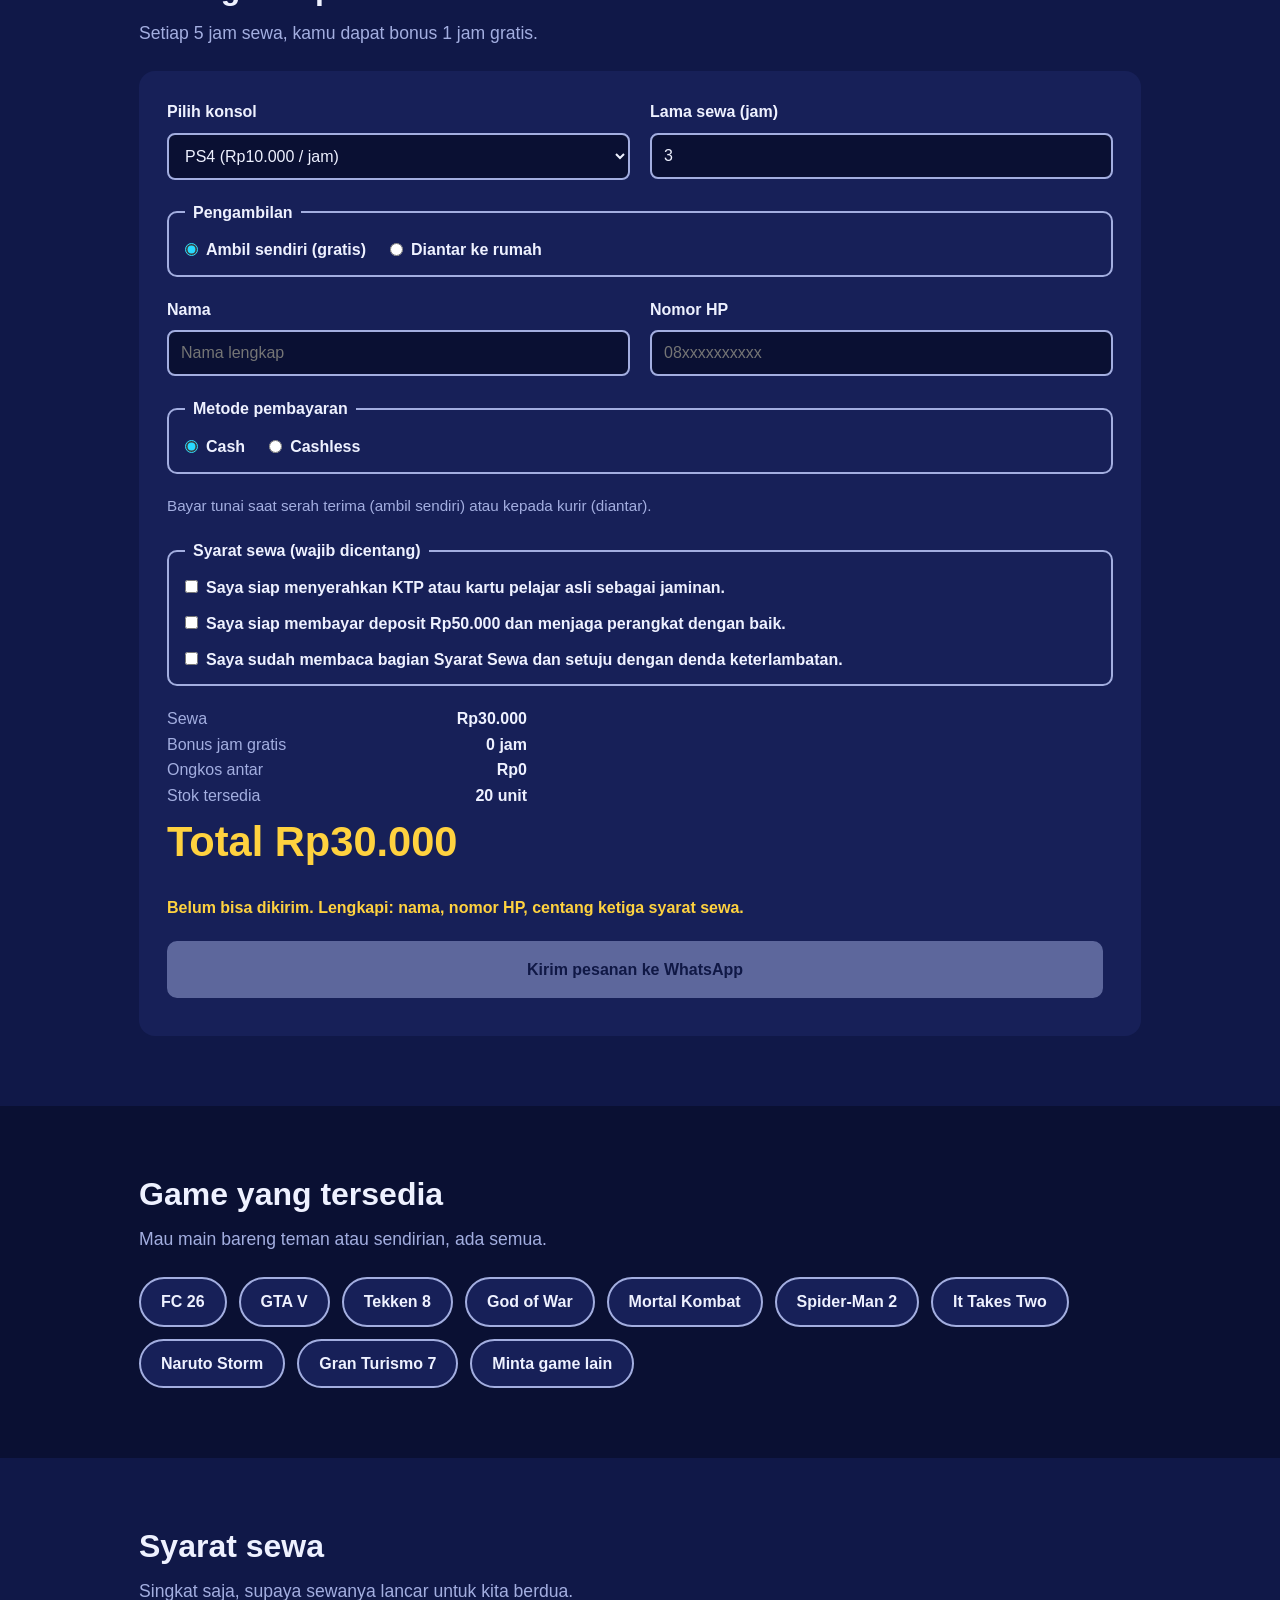
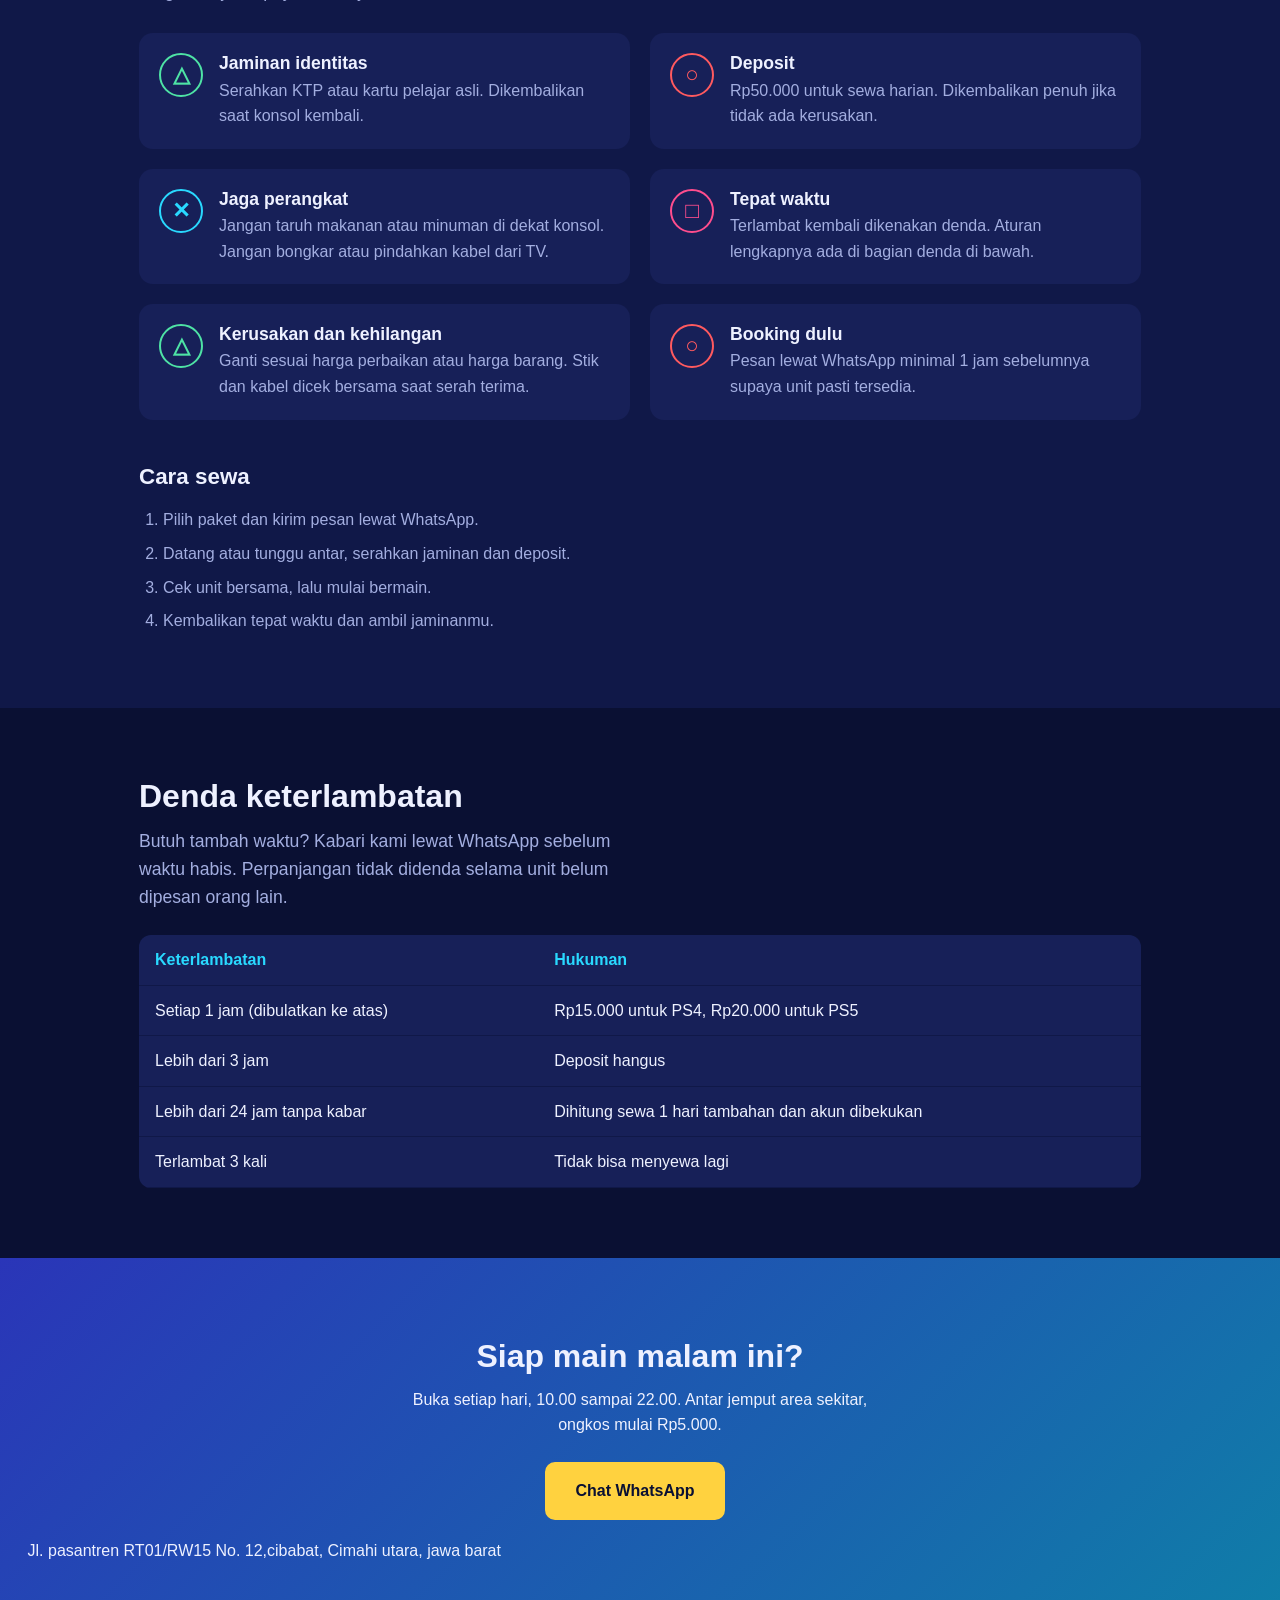
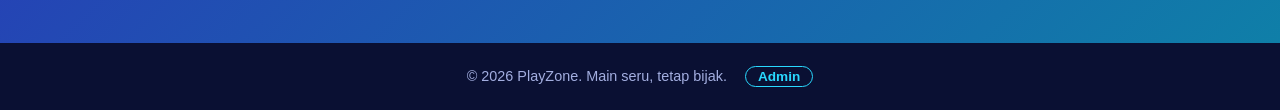
==== commit ee5d2405: "Update index.html" ====
--- a/index.html
+++ b/index.html
@@ -210,7 +210,7 @@
     <h2>Siap main malam ini?</h2>
     <p>Buka setiap hari, 10.00 sampai 22.00. Antar jemput area sekitar, ongkos mulai Rp5.000.</p>
     <a class="btn btn-kuning" href="https://wa.me/628123456789?text=Halo%20PlayZone%2C%20saya%20mau%20sewa%20PS">Chat WhatsApp</a>
-    <p class="alamat">Jl. Contoh No. 12, Cimahi</p>
+    <p class="alamat">Jl. pasantren RT01/RW15 No. 12,cibabat, Cimahi utara, jawa barat</p>
   </section>
 
 </main>
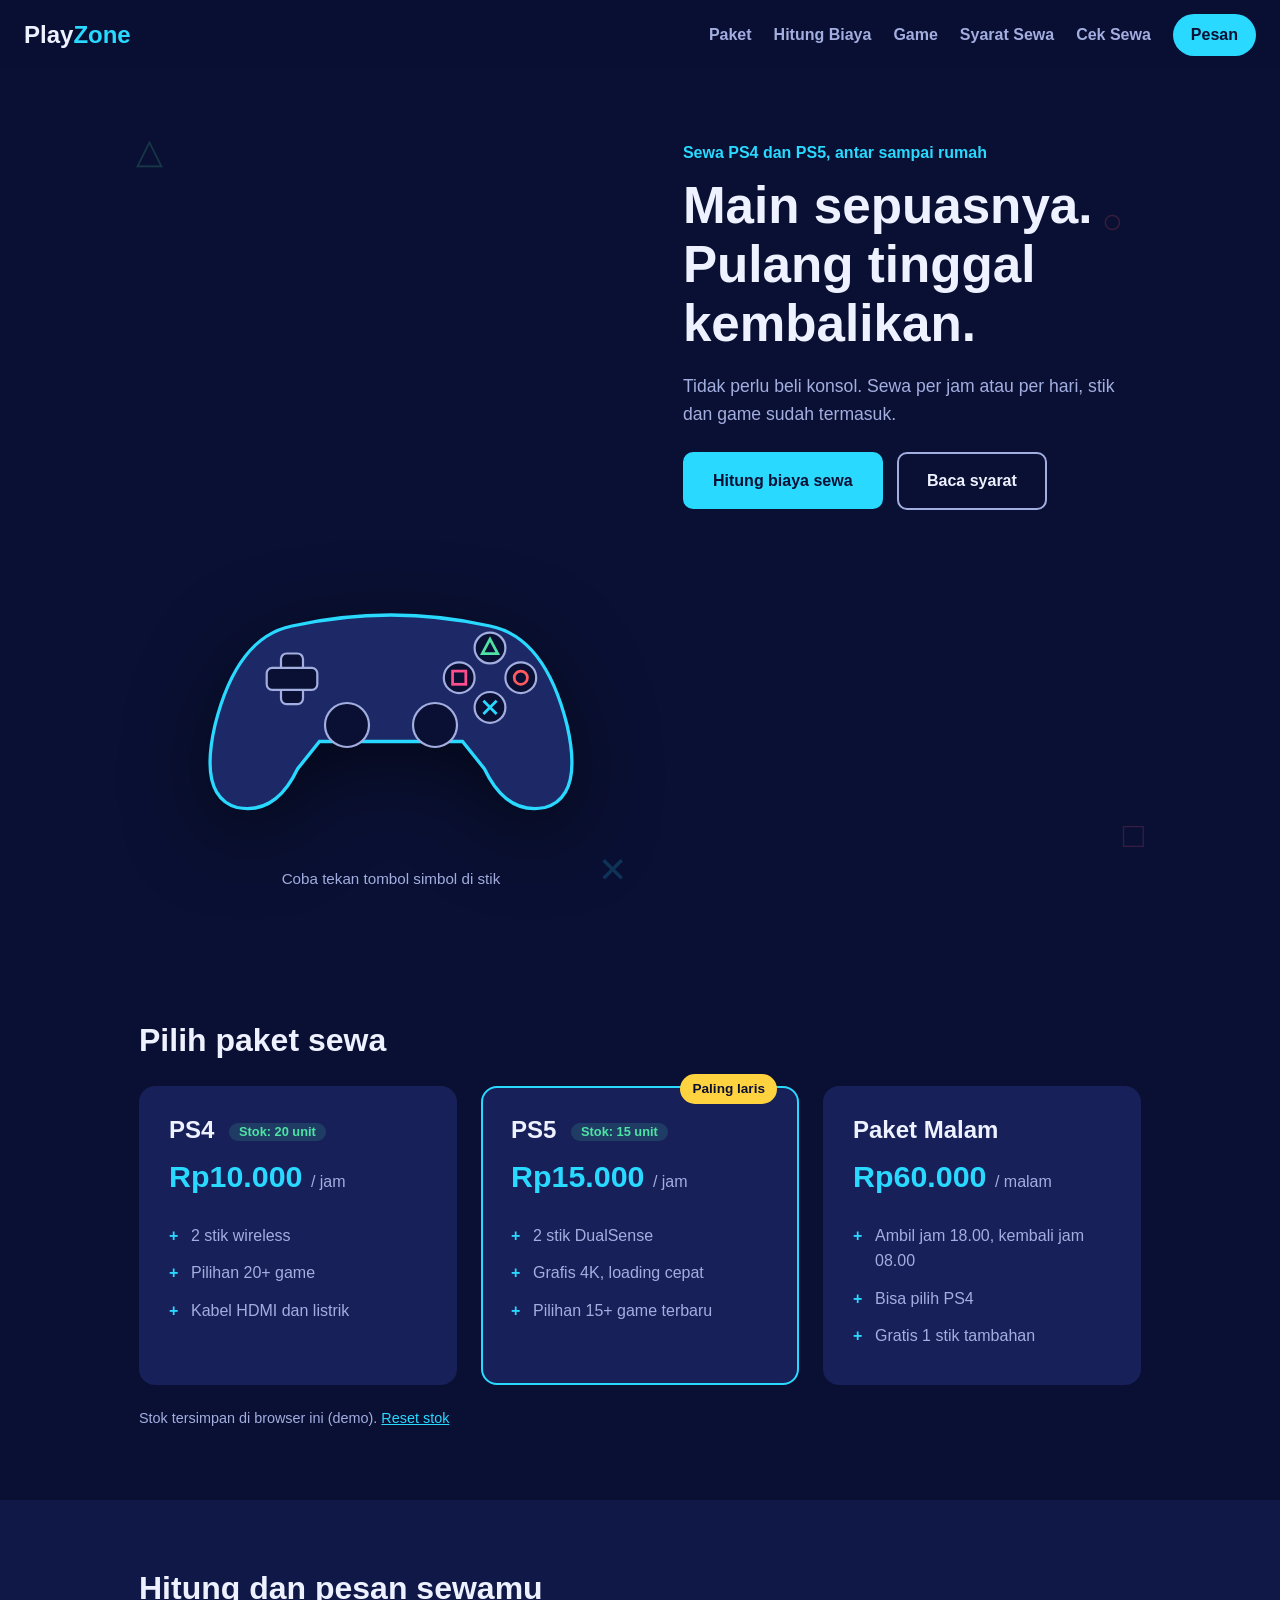
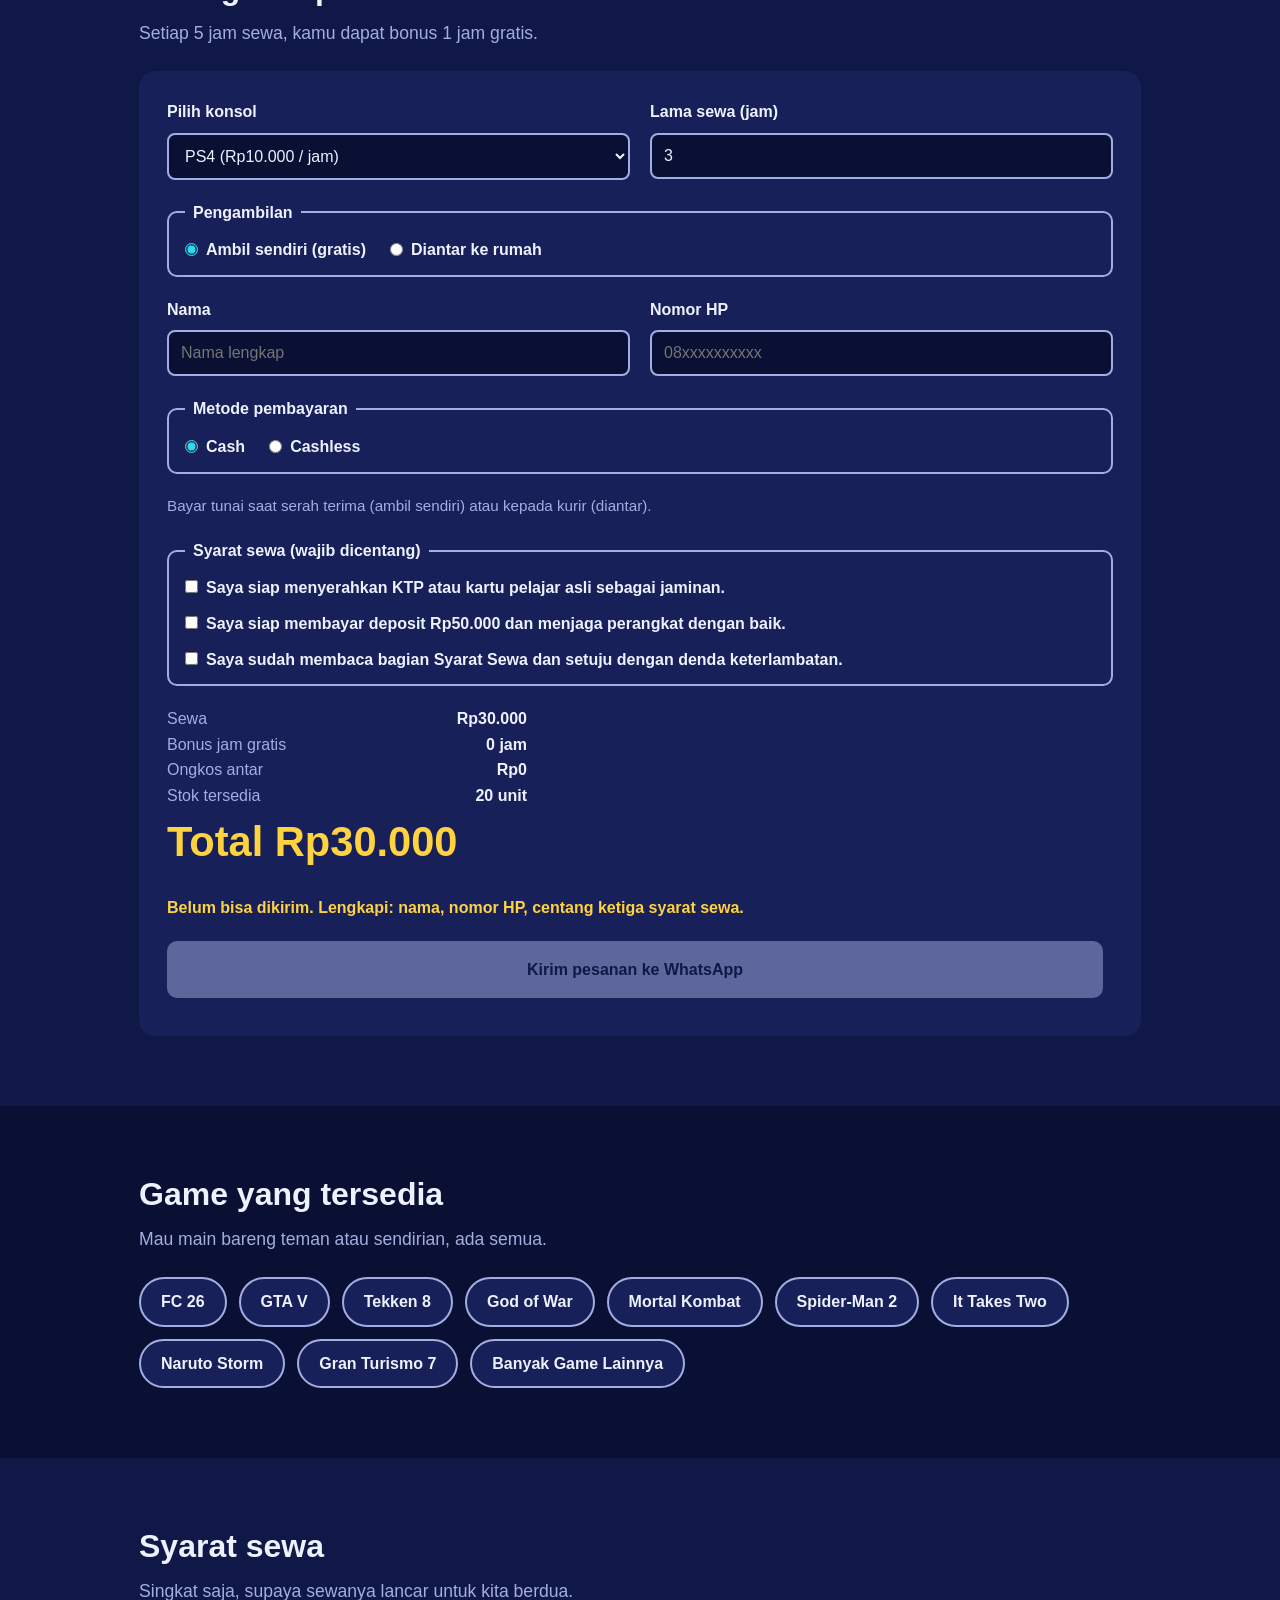
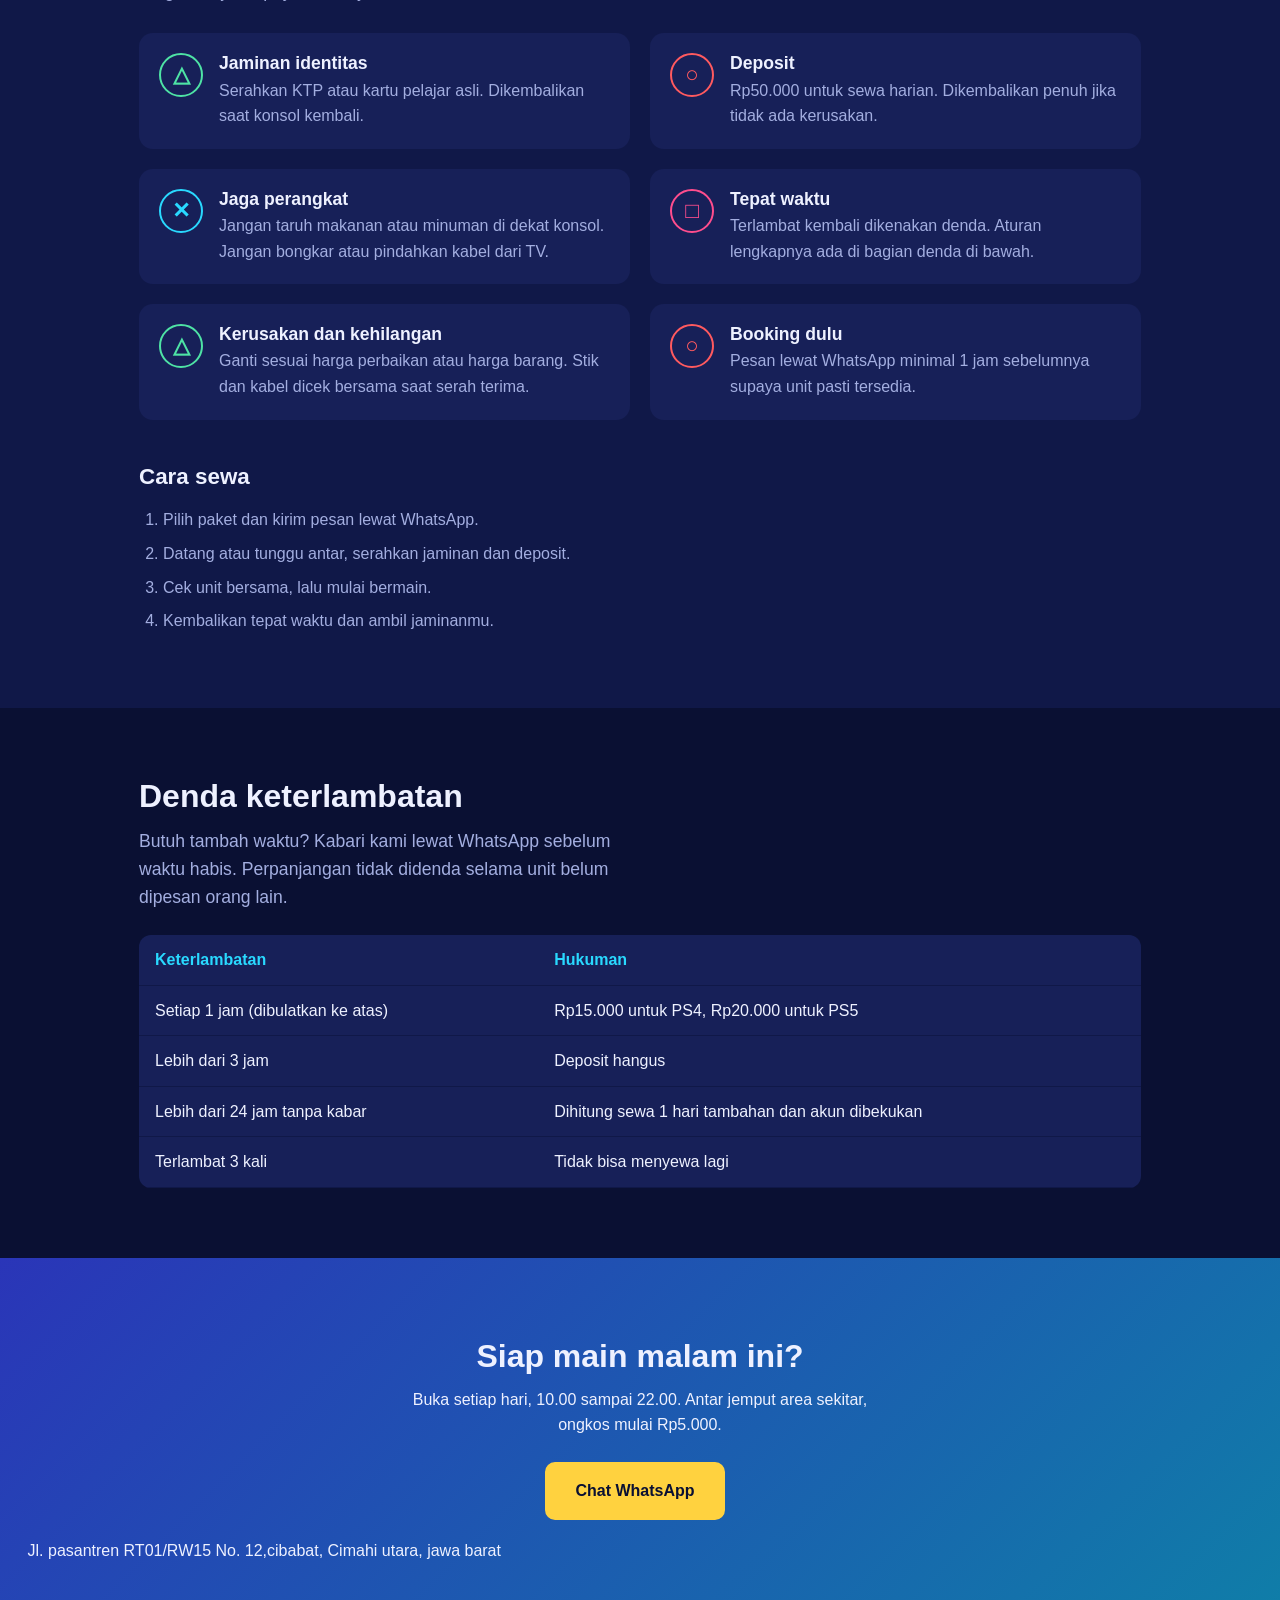
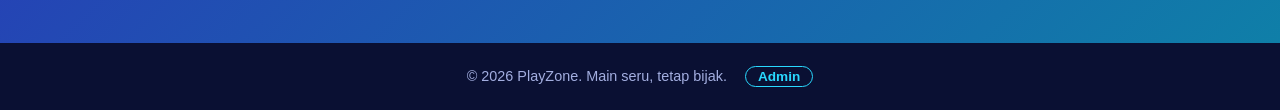
==== commit a54e17ee: "Update index.html" ====
--- a/index.html
+++ b/index.html
@@ -167,7 +167,7 @@
     <div class="chips">
       <span>FC 26</span><span>GTA V</span><span>Tekken 8</span><span>God of War</span>
       <span>Mortal Kombat</span><span>Spider-Man 2</span><span>It Takes Two</span>
-      <span>Naruto Storm</span><span>Gran Turismo 7</span><span>Minta game lain</span>
+      <span>Naruto Storm</span><span>Gran Turismo 7</span><span>Banyak Game Lainnya</span>
     </div>
   </section>
 
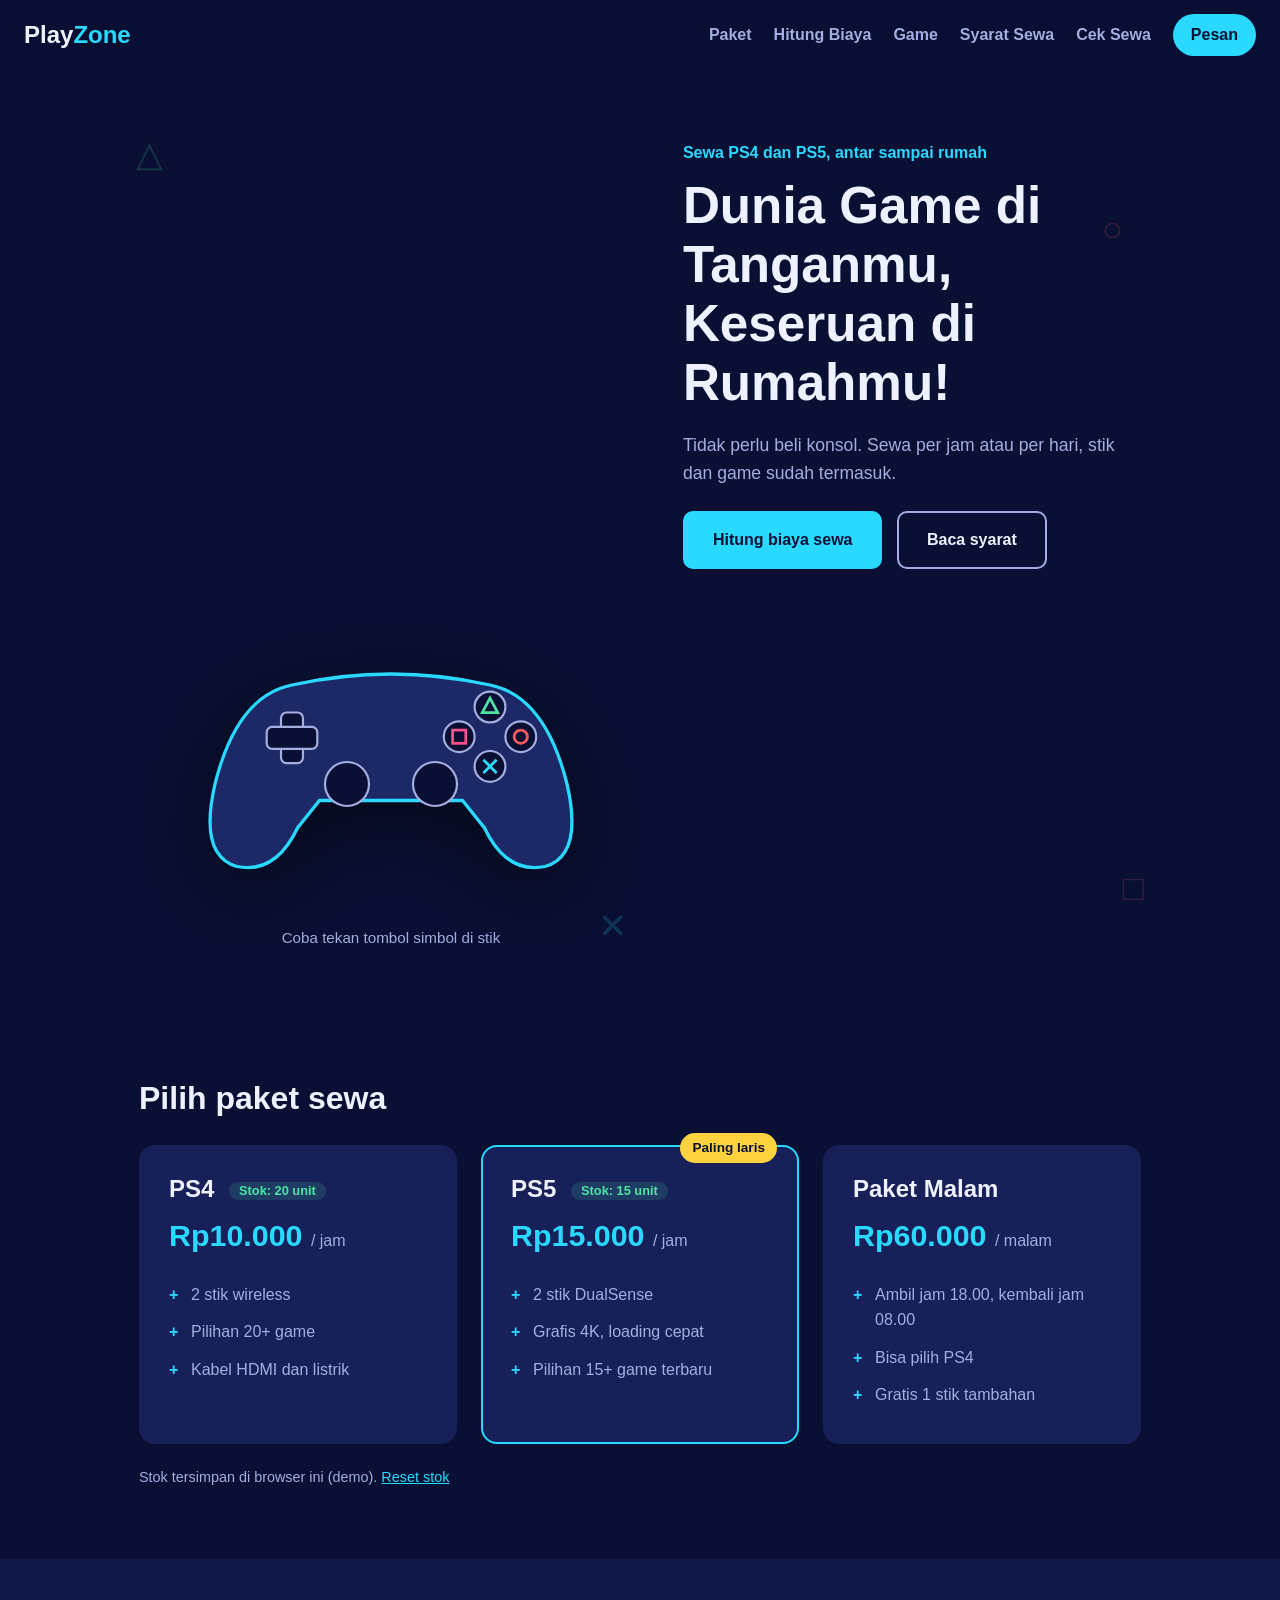
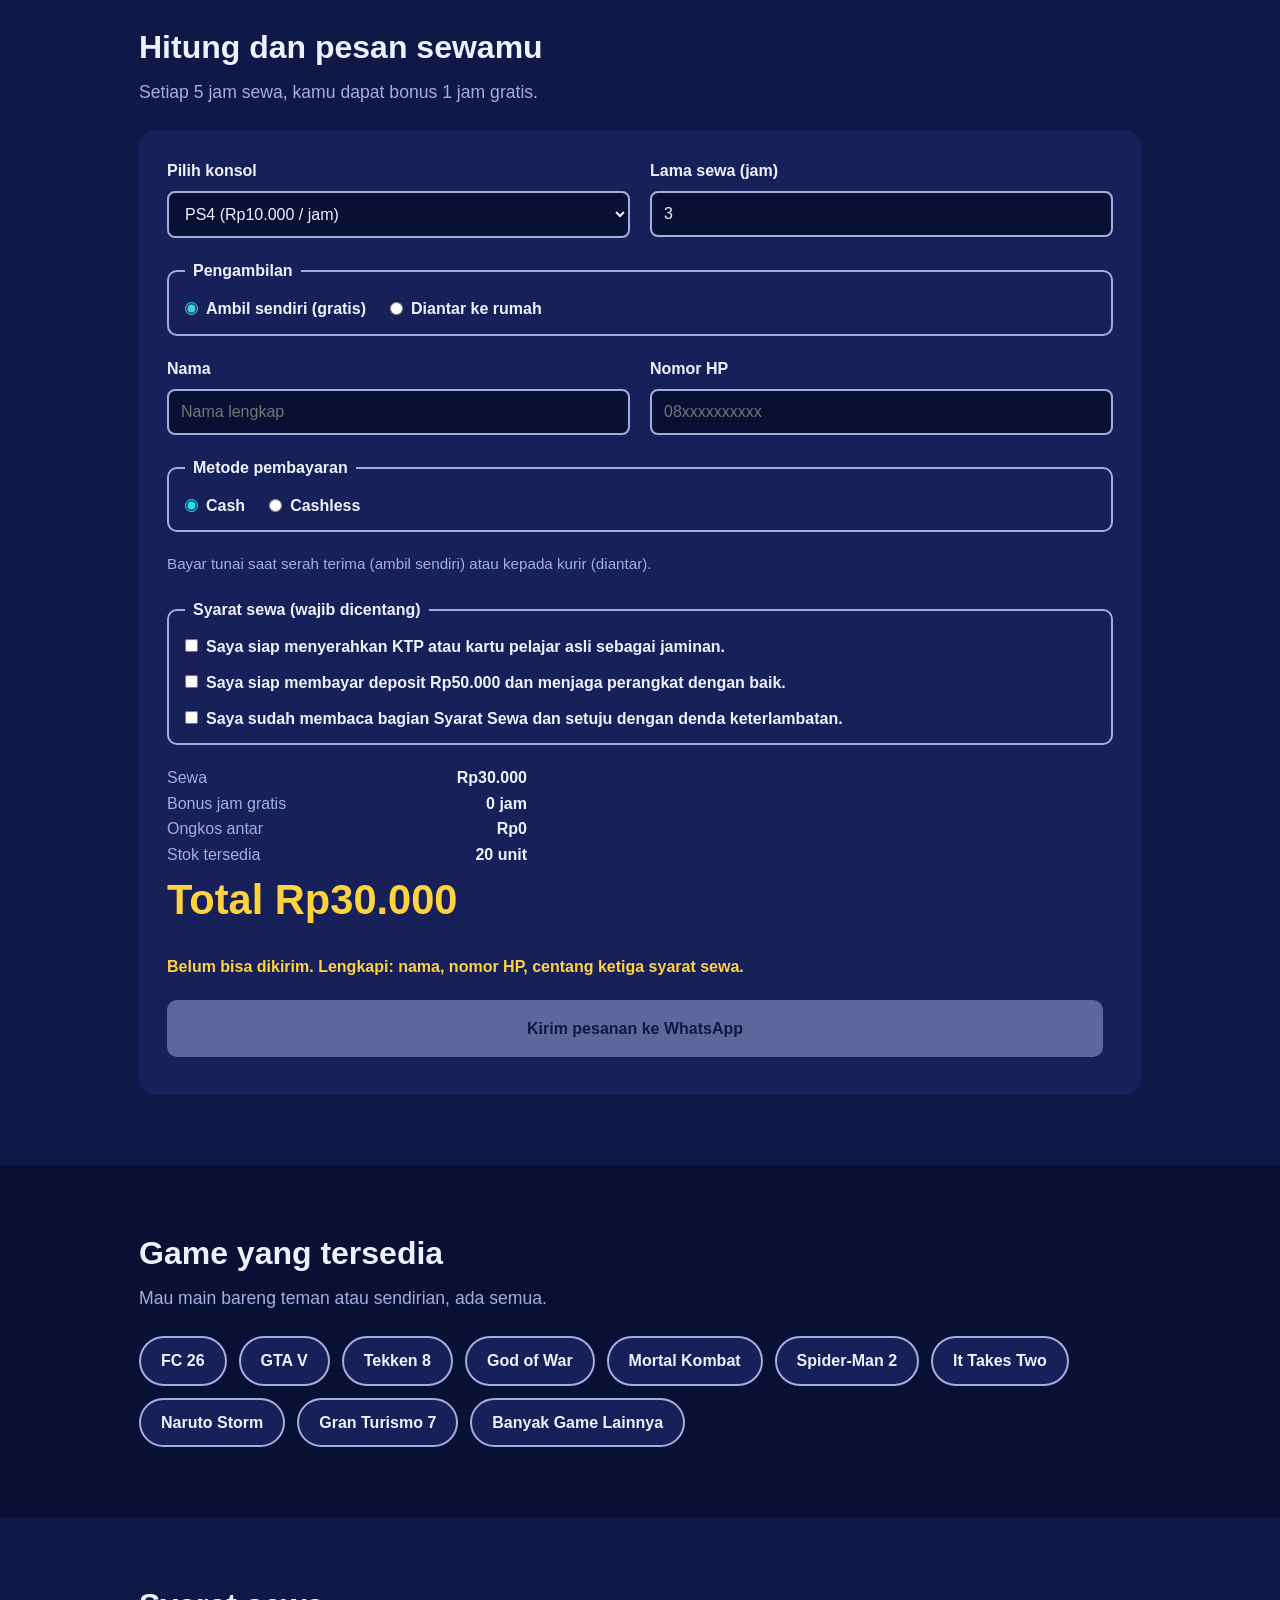
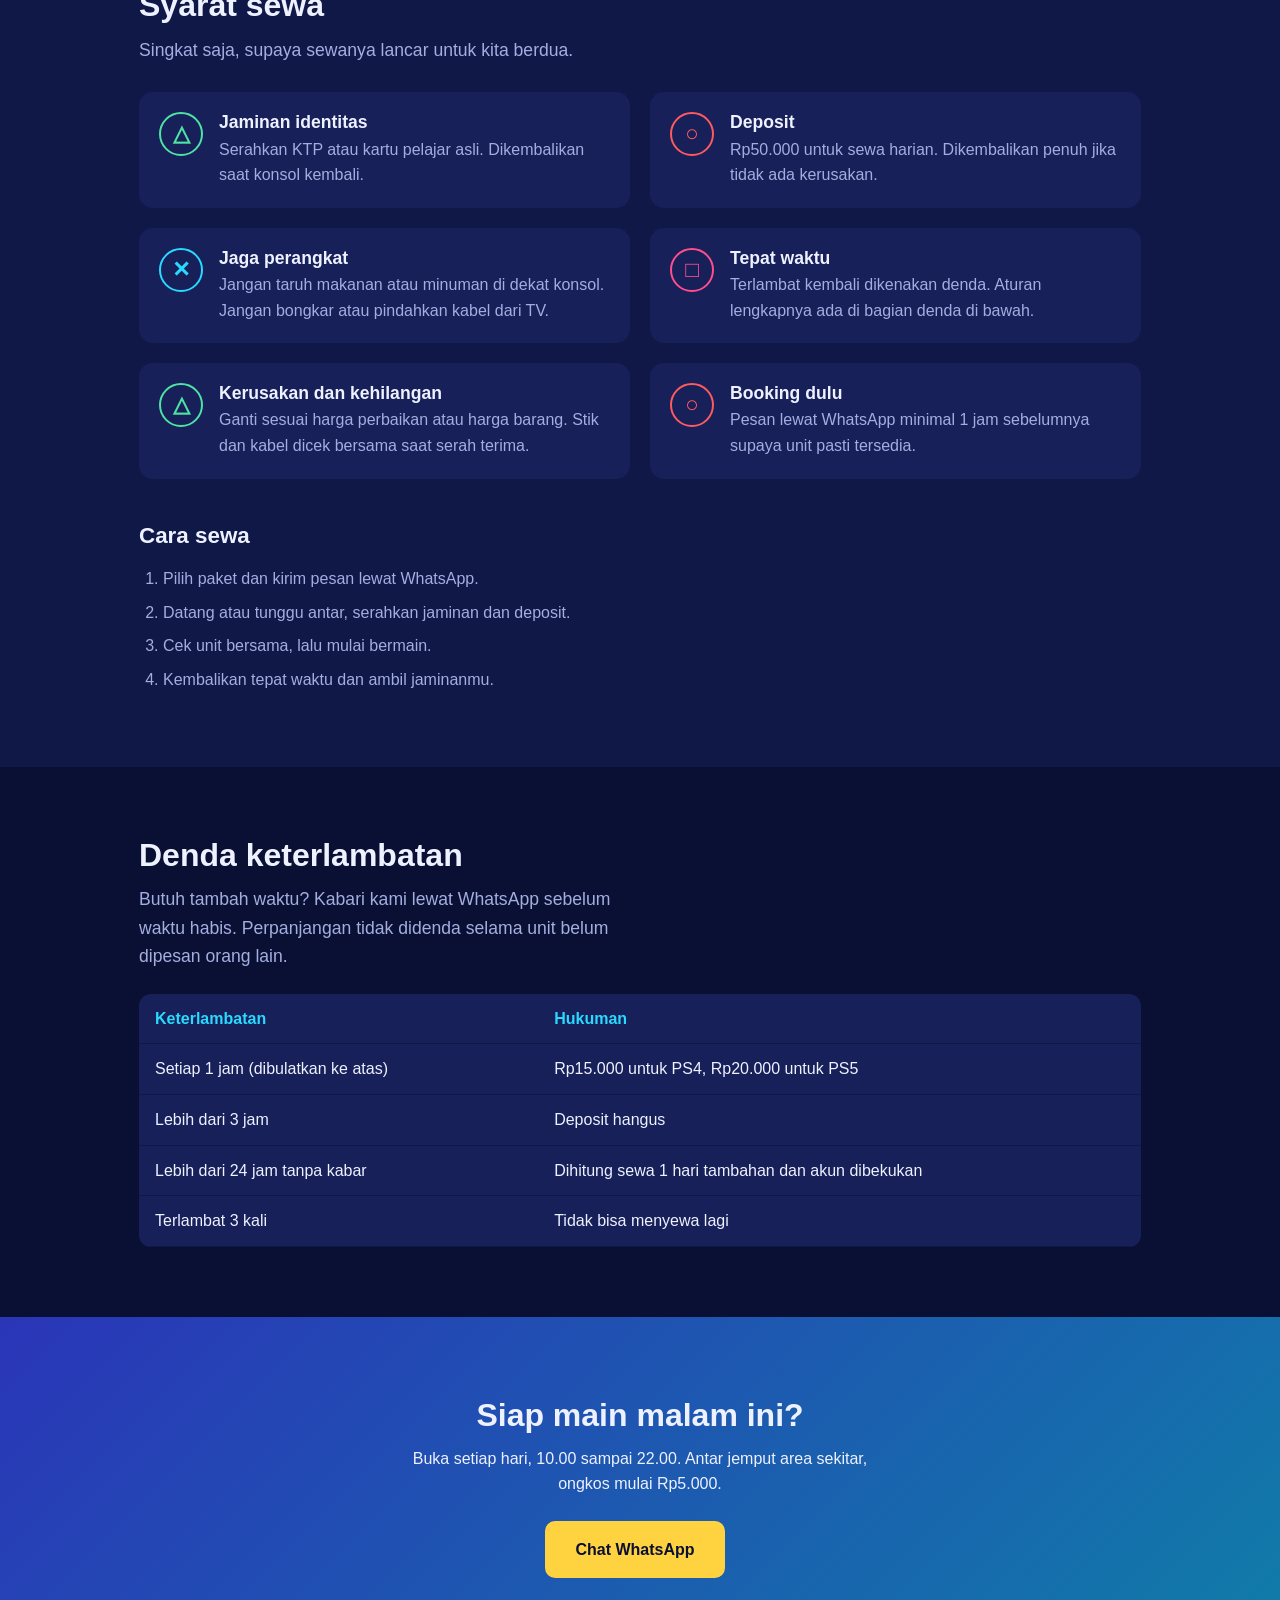
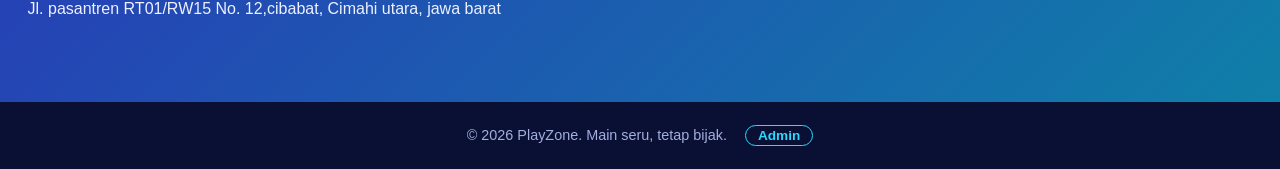
==== commit b25fb9f7: "Modify hero section text and HTML structure Updated the hero section text and adjusted the HTML stru" ====
--- a/index.html
+++ b/index.html
@@ -27,7 +27,7 @@
     <div class="melayang" aria-hidden="true"><span>&#9651;</span><span>&#9675;</span><span>&#10005;</span><span>&#9633;</span></div>
     <div class="hero-text">
       <p class="kecil">Sewa PS4 dan PS5, antar sampai rumah</p>
-      <h1>Main sepuasnya. Pulang tinggal kembalikan.</h1>
+      <h1>Dunia Game di Tanganmu, Keseruan di Rumahmu!</h1>
       <p class="lead">Tidak perlu beli konsol. Sewa per jam atau per hari, stik dan game sudah termasuk.</p>
       <a class="btn" href="#hitung">Hitung biaya sewa</a>
       <a class="btn btn-garis" href="#syarat">Baca syarat</a>
